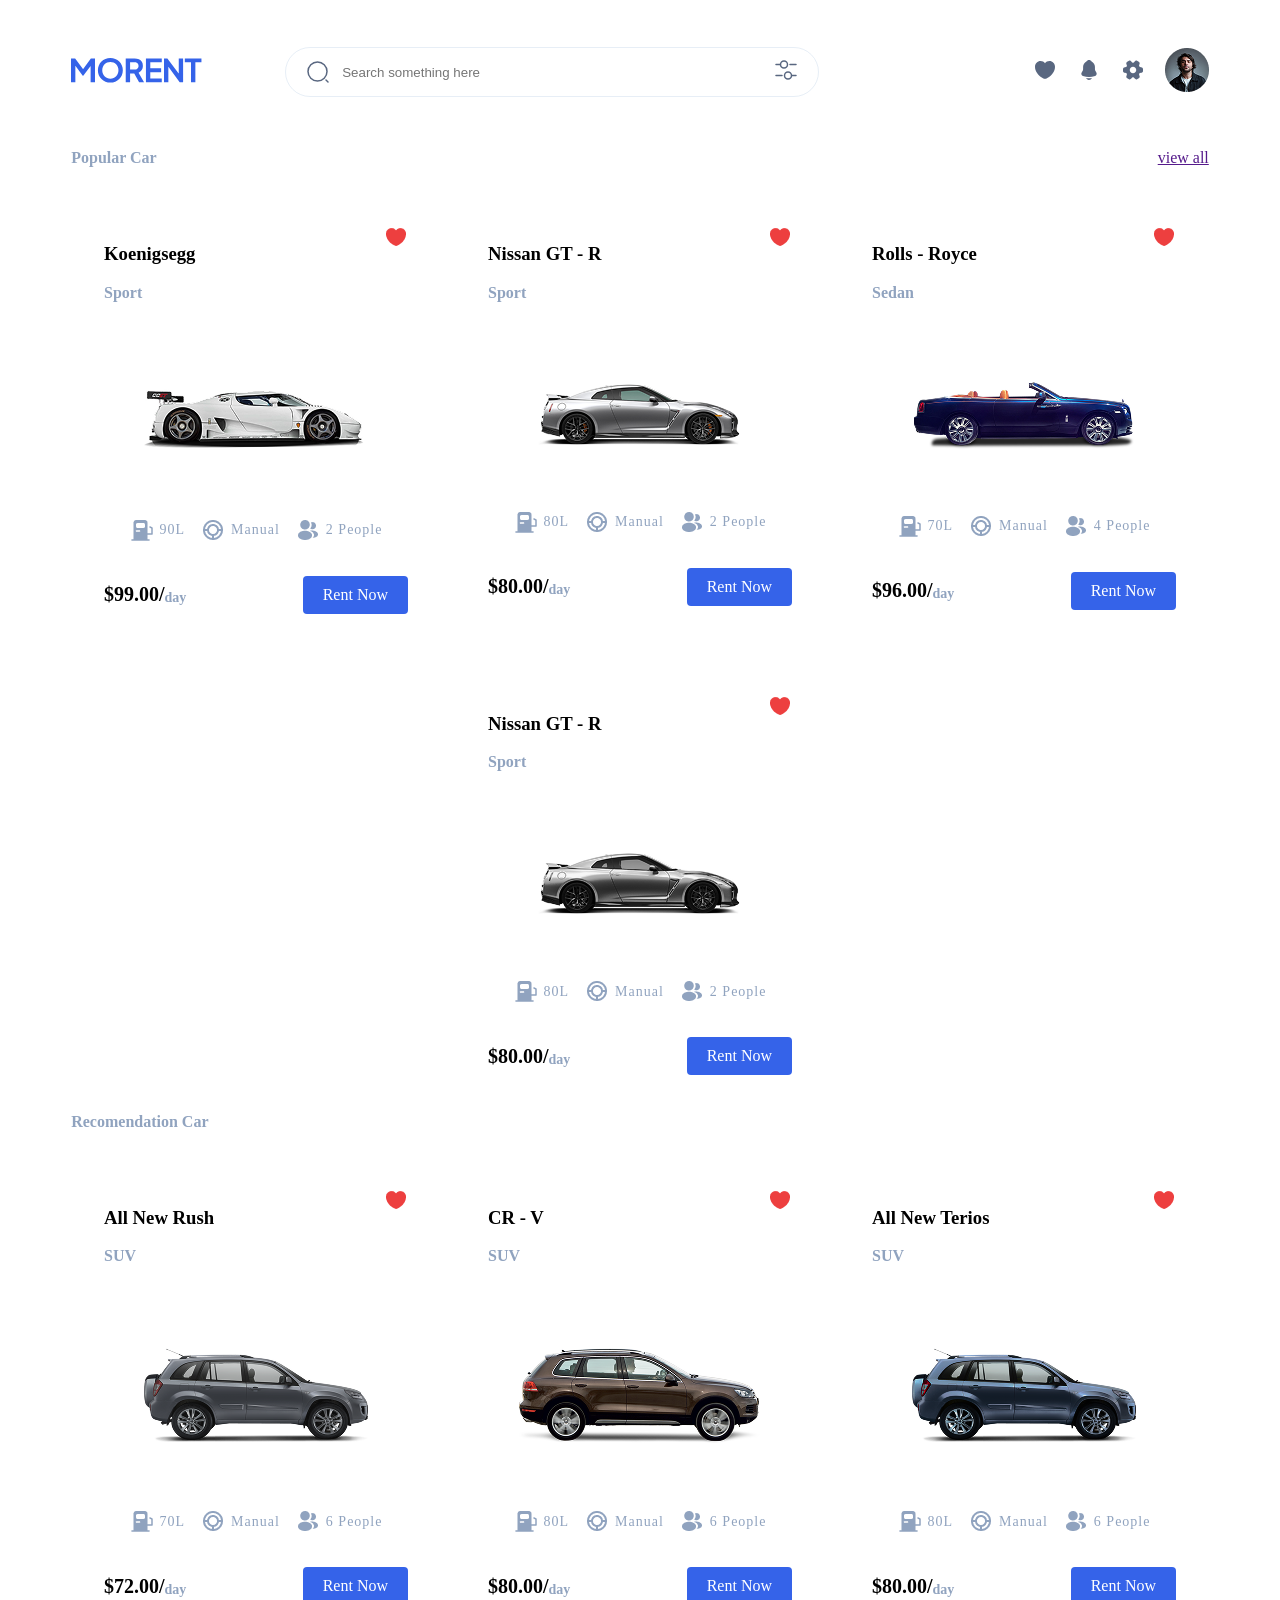
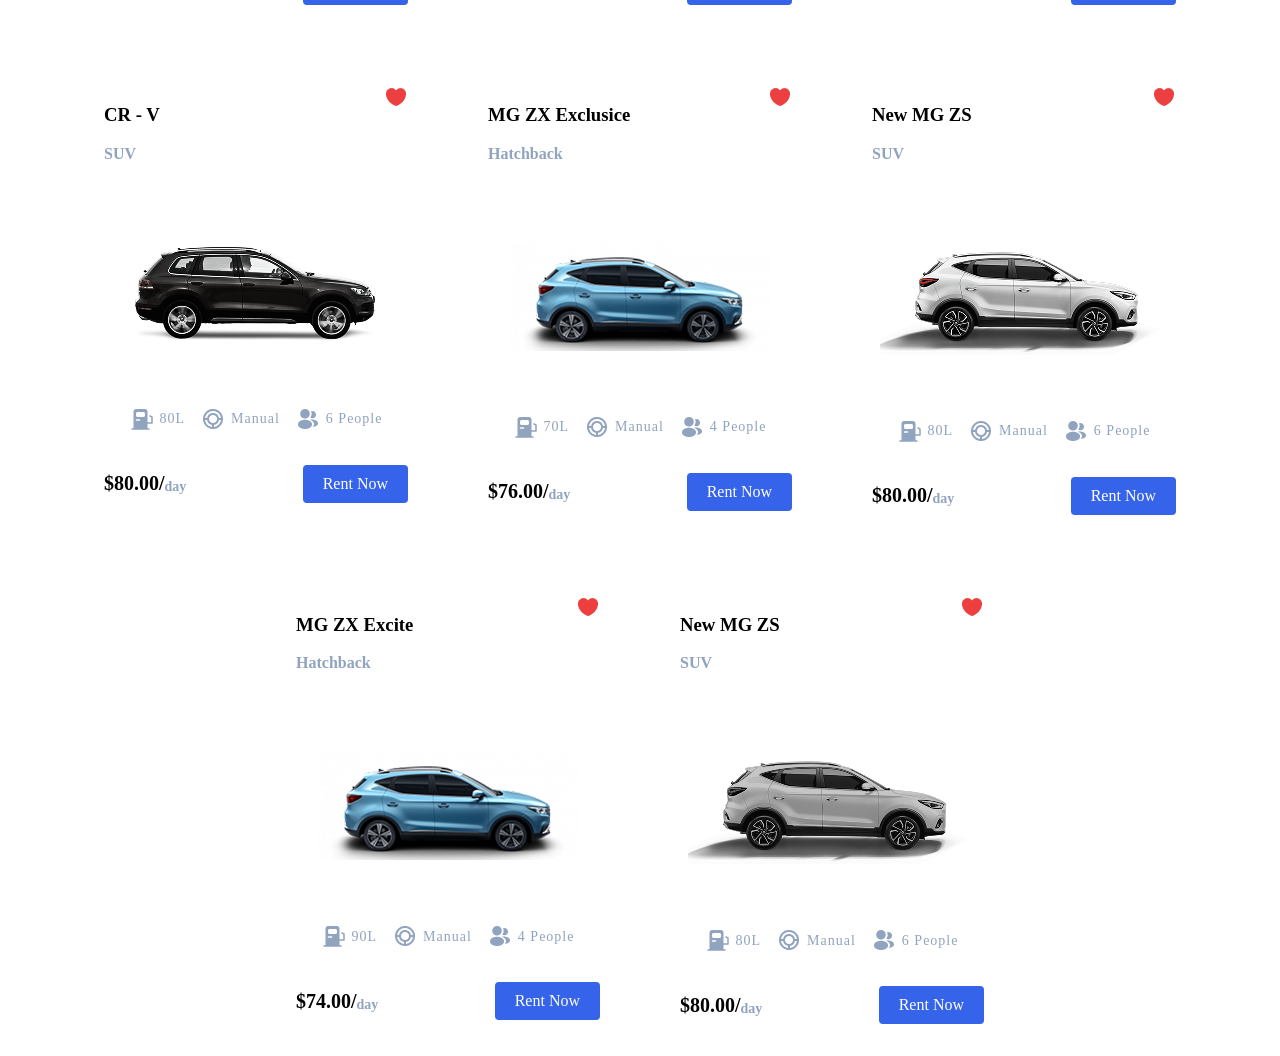
==== index.html @ 14e3ff5b "Refactor header structure and update CSS layout -Updated both index.html and filter.html with a cons" ====
<!DOCTYPE html>
<html lang="en">
<head>
    <meta charset="UTF-8">
    <meta name="viewport" content="width=device-width, initial-scale=1.0">
    <title>Document</title>
    <link rel="stylesheet" href="assets/css/reset.css">
    <link rel="stylesheet" href="assets/css/style.css">
</head>

<body>
    
    <div class="container">
        <header>
            <div class="logo-search-wrapper">
                <div class="logo">
                    <a href="index.html">
                    <img src="assets/images/icons/Logo.svg" alt="morent logo">
                    </a>
                </div>
                <div class="search">
                    <img src="assets/images/icons/search.svg" alt="search icon">
                    <input type="text" placeholder="Search something here">
                    <a href="filter.html">
                        <img src="assets/images/icons/filter.svg" alt="filter icon">
                    </a>
                </div>
    
            </div>
    
            <div class="cta-wrapper">
                <div class="cta">
                    <img src="assets/images/icons/heart.svg" alt="heart icon">
                </div>
                <div class="cta">
                    <img src="assets/images/icons/notification.svg" alt="notification icon">
                </div>
                <div class="cta">
                    <img src="assets/images/icons/setting2.svg" alt="settings icon">
                </div>
                <div class="cta">
                    <img src="assets/images/icons/user.png" alt="user icon">
                </div>
    
            </div>
        </header>


    </div>

    <!-- <section class="cover">
        <div class="wrapper-card flex align-center justify-center">
            <article class="car-card-light-blue">
                <div class="details-wrapper">
                    <h2>The Best Platform for Car Rental</h2>
                    <p>Ease of doing a car rental safely and reliably. Of course at a low price.</p>
                    <a href="#" class="btn">Rental Car</a>
                </div>
                <div class="image-wrapper">
                    <img src="assets/images/cars/car1.png" alt="car 1">
                </div>
            </article>
            <article class="car-card-dark-blue">
                <div class="details-wrapper">
                    <h2>Easy way to rent a car at a low price</h2>
                    <p>Providing cheap car rental services and safe and comfortable facilities.</p>
                    <a href="#" class="btn">Rental Car</a>
                </div>
                <div class="image-wrapper">
                    <img src="assets/images/cars/car2.png" alt="car 2">
                </div>
            </article>

        </div>

    </section> -->

    <main>
        <div class="container">
            <section>
                <div class="header">
                    <h2>Popular Car</h2>
                    <a href="">view all</a>
                </div>
                <div class="wrapper">
                    <article class="card">
                        <div class="header">
                            <div>
                                <h3>Koenigsegg</h3>
                                <p>Sport</p>
                            </div>
                            <img src="assets/images/icons/Like.png" alt="like icon">
                        </div>
                        <div class="image">
                            <img src="assets/images/cars/Koenigsegg.png" alt="koenigsegg image">
                        </div>
                        <div class="spesifications">
                            <div>
                                <img src="assets/images/icons/gas-station.png" alt="gas-station icon">
                                <span>90L</span>
                            </div>
                            <div>
                                <img src="assets/images/icons/transmission.png" alt="transmission">
                                <span>Manual</span>
                            </div>
                            <div>
                                <img src="assets/images/icons/capacity.png" alt="capacity">
                                <span>2 People</span>
                            </div>
    
                        </div>
    
                        <div class="footer">
                            <div class="price-wrapper">
                                <span>$99.00/</span>
                                <span>day</span>
                            </div>
                            <div class="rent-now">
                                <a href="#">Rent Now</a>
                            </div>
                        </div>
    
                    </article>
                    <article class="card">
                        <div class="header">
                            <div>
                                <h3>Nissan GT - R</h3>
                                <p>Sport</p>
                            </div>
                            <img src="assets/images/icons/Like.png" alt="like icon">
                        </div>
                        <div class="image">
                            <img src="assets/images/cars/nissan gt-r.png" alt="Nissan GT - R image">
                        </div>
                        <div class="spesifications">
                            <div>
                                <img src="assets/images/icons/gas-station.png" alt="gas-station icon">
                                <span>80L</span>
                            </div>
                            <div>
                                <img src="assets/images/icons/transmission.png" alt="transmission">
                                <span>Manual</span>
                            </div>
                            <div>
                                <img src="assets/images/icons/capacity.png" alt="capacity">
                                <span>2 People</span>
                            </div>
    
                        </div>
    
                        <div class="footer">
                            <div class="price-wrapper">
                                <span>$80.00/</span>
                                <span>day</span>
                            </div>
                            <div class="rent-now">
                                <a href="#">Rent Now</a>
                            </div>
                        </div>
    
                    </article>
                    <article class="card">
                        <div class="header">
                            <div>
                                <h3>Rolls - Royce</h3>
                                <p>Sedan</p>
                            </div>
                            <img src="assets/images/icons/Like.png" alt="like icon">
                        </div>
                        <div class="image">
                            <img src="assets/images/cars/rolls-royce.png" alt="Rolls - Royce image">
                        </div>
                        <div class="spesifications">
                            <div>
                                <img src="assets/images/icons/gas-station.png" alt="gas-station icon">
                                <span>70L</span>
                            </div>
                            <div>
                                <img src="assets/images/icons/transmission.png" alt="transmission">
                                <span>Manual</span>
                            </div>
                            <div>
                                <img src="assets/images/icons/capacity.png" alt="capacity">
                                <span>4 People</span>
                            </div>
    
                        </div>
    
                        <div class="footer">
                            <div class="price-wrapper">
                                <span>$96.00/</span>
                                <span>day</span>
                            </div>
                            <div class="rent-now">
                                <a href="#">Rent Now</a>
                            </div>
                        </div>
    
                    </article>
                    <article class="card">
                        <div class="header">
                            <div>
                                <h3>Nissan GT - R</h3>
                                <p>Sport</p>
                            </div>
                            <img src="assets/images/icons/Like.png" alt="like icon">
                        </div>
                        <div class="image">
                            <img src="assets/images/cars/nissan gt-r2.png" alt="Nissan GT - R image">
                        </div>
                        <div class="spesifications">
                            <div>
                                <img src="assets/images/icons/gas-station.png" alt="gas-station icon">
                                <span>80L</span>
                            </div>
                            <div>
                                <img src="assets/images/icons/transmission.png" alt="transmission">
                                <span>Manual</span>
                            </div>
                            <div>
                                <img src="assets/images/icons/capacity.png" alt="capacity">
                                <span>2 People</span>
                            </div>
    
                        </div>
    
                        <div class="footer">
                            <div class="price-wrapper">
                                <span>$80.00/ </span>
                                <span>day</span>
                            </div>
                            <div class="rent-now">
                                <a href="#">Rent Now</a>
                            </div>
                        </div>
    
                    </article>
    
    
                </div>
            </section>


        </div>

        <div class="container">
            <section>
                <div class="header">
                    <h2>Recomendation Car</h2>
                </div>
                <div class="wrapper">
                    <article class="card">
                        <div class="header">
                            <div>
                                <h3>All New Rush</h3>
                                <p>SUV</p>
                            </div>
                            <img src="assets/images/icons/Like.png" alt="like icon">
                        </div>
                        <div class="image">
                            <img src="assets/images/cars/all-new-rush.png" alt="All New Rush image">
                        </div>
                        <div class="spesifications">
                            <div>
                                <img src="assets/images/icons/gas-station.png" alt="gas-station icon">
                                <span>70L</span>
                            </div>
                            <div>
                                <img src="assets/images/icons/transmission.png" alt="transmission">
                                <span>Manual</span>
                            </div>
                            <div>
                                <img src="assets/images/icons/capacity.png" alt="capacity">
                                <span>6 People</span>
                            </div>
    
                        </div>
    
                        <div class="footer">
                            <div class="price-wrapper">
                                <span>$72.00/</span>
                                <span>day</span>
                            </div>
                            <div class="rent-now">
                                <a href="#">Rent Now</a>
                            </div>
                        </div>
    
                    </article>
                    <article class="card">
                        <div class="header">
                            <div>
                                <h3>CR  - V</h3>
                                <p>SUV</p>
                            </div>
                            <img src="assets/images/icons/Like.png" alt="like icon">
                        </div>
                        <div class="image">
                            <img src="assets/images/cars/cr-v.png" alt="CR  - V image">
                        </div>
                        <div class="spesifications">
                            <div>
                                <img src="assets/images/icons/gas-station.png" alt="gas-station icon">
                                <span>80L</span>
                            </div>
                            <div>
                                <img src="assets/images/icons/transmission.png" alt="transmission">
                                <span>Manual</span>
                            </div>
                            <div>
                                <img src="assets/images/icons/capacity.png" alt="capacity">
                                <span>6 People</span>
                            </div>
    
                        </div>
    
                        <div class="footer">
                            <div class="price-wrapper">
                                <span>$80.00/</span>
                                <span>day</span>
                            </div>
                            <div class="rent-now">
                                <a href="#">Rent Now</a>
                            </div>
                        </div>
    
                    </article>
                    <article class="card">
                        <div class="header">
                            <div>
                                <h3>All New Terios</h3>
                                <p>SUV</p>
                            </div>
                            <img src="assets/images/icons/Like.png" alt="like icon">
                        </div>
                        <div class="image">
                            <img src="assets/images/cars/all-new-terios.png" alt="All New Terios image">
                        </div>
                        <div class="spesifications">
                            <div>
                                <img src="assets/images/icons/gas-station.png" alt="gas-station icon">
                                <span>80L</span>
                            </div>
                            <div>
                                <img src="assets/images/icons/transmission.png" alt="transmission">
                                <span>Manual</span>
                            </div>
                            <div>
                                <img src="assets/images/icons/capacity.png" alt="capacity">
                                <span>6 People</span>
                            </div>
    
                        </div>
    
                        <div class="footer">
                            <div class="price-wrapper">
                                <span>$80.00/</span>
                                <span>day</span>
                            </div>
                            <div class="rent-now">
                                <a href="#">Rent Now</a>
                            </div>
                        </div>
    
                    </article>
                    <article class="card">
                        <div class="header">
                            <div>
                                <h3>CR  - V</h3>
                                <p>SUV</p>
                            </div>
                            <img src="assets/images/icons/Like.png" alt="like icon">
                        </div>
                        <div class="image">
                            <img src="assets/images/cars/cr-v2.png" alt="CR  - V image">
                        </div>
                        <div class="spesifications">
                            <div>
                                <img src="assets/images/icons/gas-station.png" alt="gas-station icon">
                                <span>80L</span>
                            </div>
                            <div>
                                <img src="assets/images/icons/transmission.png" alt="transmission">
                                <span>Manual</span>
                            </div>
                            <div>
                                <img src="assets/images/icons/capacity.png" alt="capacity">
                                <span>6 People</span>
                            </div>
    
                        </div>
    
                        <div class="footer">
                            <div class="price-wrapper">
                                <span>$80.00/</span>
                                <span>day</span>
                            </div>
                            <div class="rent-now">
                                <a href="#">Rent Now</a>
                            </div>
                        </div>
    
                    </article>
                    <article class="card">
                        <div class="header">
                            <div>
                                <h3>MG ZX Exclusice</h3>
                                <p>Hatchback</p>
                            </div>
                            <img src="assets/images/icons/Like.png" alt="like icon">
                        </div>
                        <div class="image">
                            <img src="assets/images/cars/mg-zx-exclusice.png" alt="MG ZX Exclusice image">
                        </div>
                        <div class="spesifications">
                            <div>
                                <img src="assets/images/icons/gas-station.png" alt="gas-station icon">
                                <span>70L</span>
                            </div>
                            <div>
                                <img src="assets/images/icons/transmission.png" alt="transmission">
                                <span>Manual</span>
                            </div>
                            <div>
                                <img src="assets/images/icons/capacity.png" alt="capacity">
                                <span>4 People</span>
                            </div>
    
                        </div>
    
                        <div class="footer">
                            <div class="price-wrapper">
                                <span>$76.00/</span>
                                <span>day</span>
                            </div>
                            <div class="rent-now">
                                <a href="#">Rent Now</a>
                            </div>
                        </div>
    
                    </article>
                    <article class="card">
                        <div class="header">
                            <div>
                                <h3>New MG ZS</h3>
                                <p>SUV</p>
                            </div>
                            <img src="assets/images/icons/Like.png" alt="like icon">
                        </div>
                        <div class="image">
                            <img src="assets/images/cars/new-mg-zs.png" alt="New MG ZS image">
                        </div>
                        <div class="spesifications">
                            <div>
                                <img src="assets/images/icons/gas-station.png" alt="gas-station icon">
                                <span>80L</span>
                            </div>
                            <div>
                                <img src="assets/images/icons/transmission.png" alt="transmission">
                                <span>Manual</span>
                            </div>
                            <div>
                                <img src="assets/images/icons/capacity.png" alt="capacity">
                                <span>6 People</span>
                            </div>
    
                        </div>
    
                        <div class="footer">
                            <div class="price-wrapper">
                                <span>$80.00/</span>
                                <span>day</span>
                            </div>
                            <div class="rent-now">
                                <a href="#">Rent Now</a>
                            </div>
                        </div>
    
                    </article>
                    <article class="card">
                        <div class="header">
                            <div>
                                <h3>MG ZX Excite</h3>
                                <p>Hatchback</p>
                            </div>
                            <img src="assets/images/icons/Like.png" alt="like icon">
                        </div>
                        <div class="image">
                            <img src="assets/images/cars/mg-zx-excite.png" alt="MG ZX Excite image">
                        </div>
                        <div class="spesifications">
                            <div>
                                <img src="assets/images/icons/gas-station.png" alt="gas-station icon">
                                <span>90L</span>
                            </div>
                            <div>
                                <img src="assets/images/icons/transmission.png" alt="transmission">
                                <span>Manual</span>
                            </div>
                            <div>
                                <img src="assets/images/icons/capacity.png" alt="capacity">
                                <span>4 People</span>
                            </div>
    
                        </div>
    
                        <div class="footer">
                            <div class="price-wrapper">
                                <span>$74.00/</span>
                                <span>day</span>
                            </div>
                            <div class="rent-now">
                                <a href="#">Rent Now</a>
                            </div>
                        </div>
    
                    </article>
                    <article class="card">
                        <div class="header">
                            <div>
                                <h3>New MG ZS</h3>
                                <p>SUV</p>
                            </div>
                            <img src="assets/images/icons/Like.png" alt="like icon">
                        </div>
                        <div class="image">
                            <img src="assets/images/cars/new-mg-zs2.png" alt="New MG ZS image">
                        </div>
                        <div class="spesifications">
                            <div>
                                <img src="assets/images/icons/gas-station.png" alt="gas-station icon">
                                <span>80L</span>
                            </div>
                            <div>
                                <img src="assets/images/icons/transmission.png" alt="transmission">
                                <span>Manual</span>
                            </div>
                            <div>
                                <img src="assets/images/icons/capacity.png" alt="capacity">
                                <span>6 People</span>
                            </div>
    
                        </div>
    
                        <div class="footer">
                            <div class="price-wrapper">
                                <span>$80.00/</span>
                                <span>day</span>
                            </div>
                            <div class="rent-now">
                                <a href="#">Rent Now</a>
                            </div>
                        </div>
    
                    </article>
                </div>
            </section>


        </div>




    </main>



</body>
</html>
---- assets/css/style.css ----
:root {
    --primary-color: #3563E9;
    --secondary-color: #90A3BF;
    --white-color: #fff;
    --blach-color: #000;
}

body {}

.container {
    max-width: 1312px;
    margin-inline: auto;
    width: 90%;
}

header {
    display: flex;
    justify-content: space-between;
    align-items: center;
    padding-block: 40px;

    .logo-search-wrapper {
        display: flex;
        gap: 84px;
        align-items: center;
    }
    .search {
        display: flex;
        align-items: center;
        gap: 10px;
        padding: 10px 20px;
        width: 492px;
        outline: 1px solid #C3D4E966;
        border-radius: 70px;
        img {
            cursor: pointer;
        }
        input {
            border: none;
            flex-grow: 1;
            &:focus {
                outline: none;
            }
        }
    }
    .cta-wrapper {
        display: flex;
        gap: 20px;
        align-items: center;
    }
}


/* .flex {
    display: flex;
}
.align-center {
    align-items: center;
}
.justify-center {
    justify-content: center;
}
.cover {
    padding: 32px 0 0;
    width: 100%;
    max-width: 100%;
    .wrapper-card {
        margin-bottom: 32px;
        gap: 32px;

    }
}
.car-card-light-blue, .car-card-dark-blue {
    background-color: #54A6FF;
    position: relative;
    width: 100%;
    height: 360px;
    border-radius: 10px;
    padding: 24px;
    overflow: hidden;
    display: flex;
    flex-direction: column;
    justify-content: space-between;
    .details-wrapper {
        max-width: 284px;
    }
    h2 {
        color: var(--white-color);
        width: 272px;
        height: 96px;
        font-size: 32px;
        font-weight: 600;
        line-height: 150%;
        letter-spacing: -3%;
        margin-bottom: 16px;
    }
    p {
        color: var(--white-color);
        width: 284px;
        height: 48px;
        font-size: 16px;
        font-weight: 500;
        line-height: 150%;
        letter-spacing: -2%;
        margin-bottom: 20px;
    }
    .image-wrapper {
        position: absolute;
        top: 234px;
        left: 137px;
    }
    img {
        width: 406px;
        height: 116px;
        object-fit: contain;
    }
    .btn {
        width: 120px;
        height: 44px;
        border-radius: 4px;
        border: none;
        font-size: 16px;
        color: var(--white-color);
        display: flex;
        align-items: center;
        justify-content: center;
        text-decoration: none;
        background-color: var(--primary-color);
        gap: 8px;
        cursor: pointer;
        transition: var(--primary-color) 0.2s ease;
        &:hover {
            opacity: 0.9;
        }
    }
}
.car-card-dark-blue {
    background-color: var(--primary-color);
    .btn {
        background-color: #54A6FF;
        gap: 8px;
    }
} */

section {
    &:not(:last-of-type){
        margin-bottom: 2rem;
    }
    &>.header {
        display: flex;
        justify-content: space-between;
        align-items: center;
        margin-bottom: 20px;
    }
    h2 {
        color: var(--secondary-color);
        text-transform: capitalize;
        font-size: 1rem;
    }
    .wrapper {
        display: flex;
        flex-wrap: wrap;
        justify-content: center;
        gap: 2rem;

        .card {
           width: 304px;
           padding: 24px;
           border-radius: 10px;
           background-color: var(--white-color);

           .header {
               display: flex;
               justify-content: space-between;
               align-items: flex-start;
               p {
                color: var(--secondary-color);
                font-weight: bold;
               }
           }
           .image {
                display: flex;
                justify-content: center;
                padding-block: 64px;
           }
           .spesifications {
                display: flex;
                justify-content: center;
                gap: 1rem;

                &>div {
                    display: flex;
                    gap: 6px;
                    align-items: center;

                    span {
                        color: var(--secondary-color);
                        font-size: 14px;
                        font-weight: 500;
                        letter-spacing: 1px;
                        line-height: 150%;
                    }
                }
           }  
           
           .footer {
                display: flex;
                justify-content: space-between;
                align-items: center;
                margin-top: 34px;

                .price-wrapper {
                    display: flex;

                    span {
                        display: block;
                        font-size: 20px;
                        font-weight: bold;
                        &:last-child {
                            color: var(--secondary-color);
                            font-size: 14px;
                            align-self: flex-end;
                        }
                    }
                }

                .rent-now {
                    a{
                        display: block;
                        padding: 10px 20px;
                        background-color: var(--primary-color);
                        color: var(--white-color);
                        border-radius: 4px;
                        text-decoration: none;
                    }                
                }            
            }                    
        }           
    }        
}              
     
    
aside {
    padding: 2rem;
    form {
        .filters {
            &:not(:last-child){
                margin-bottom: 56px;
            }
            h3 {
                margin-bottom: 28px;
            }
            .wrapper {
                &>div {
                    display: flex;
                    gap: .5rem;
                    align-items: center;

                    &:not(:last-child){
                        margin-bottom: 2rem;
                    }

                    input {}

                    label {}

                    span {}
                }
            }
        }
    }
}
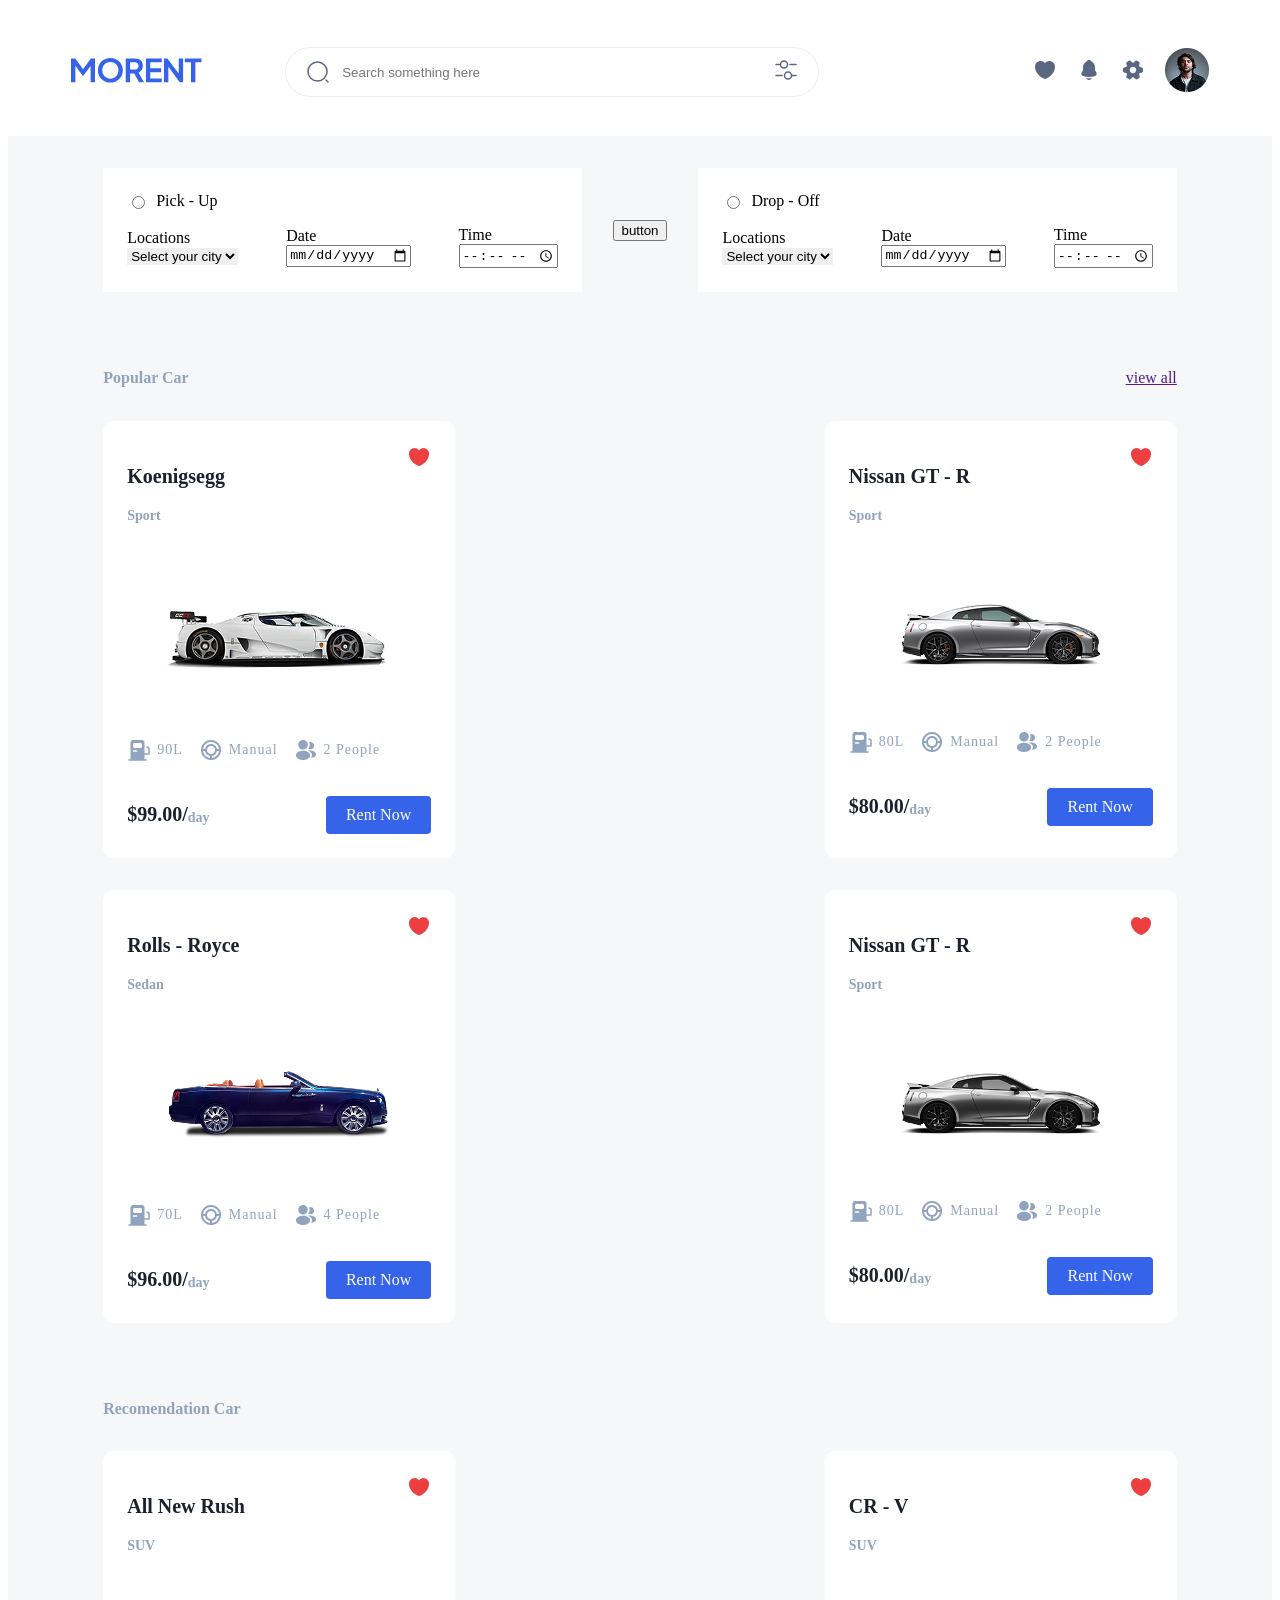
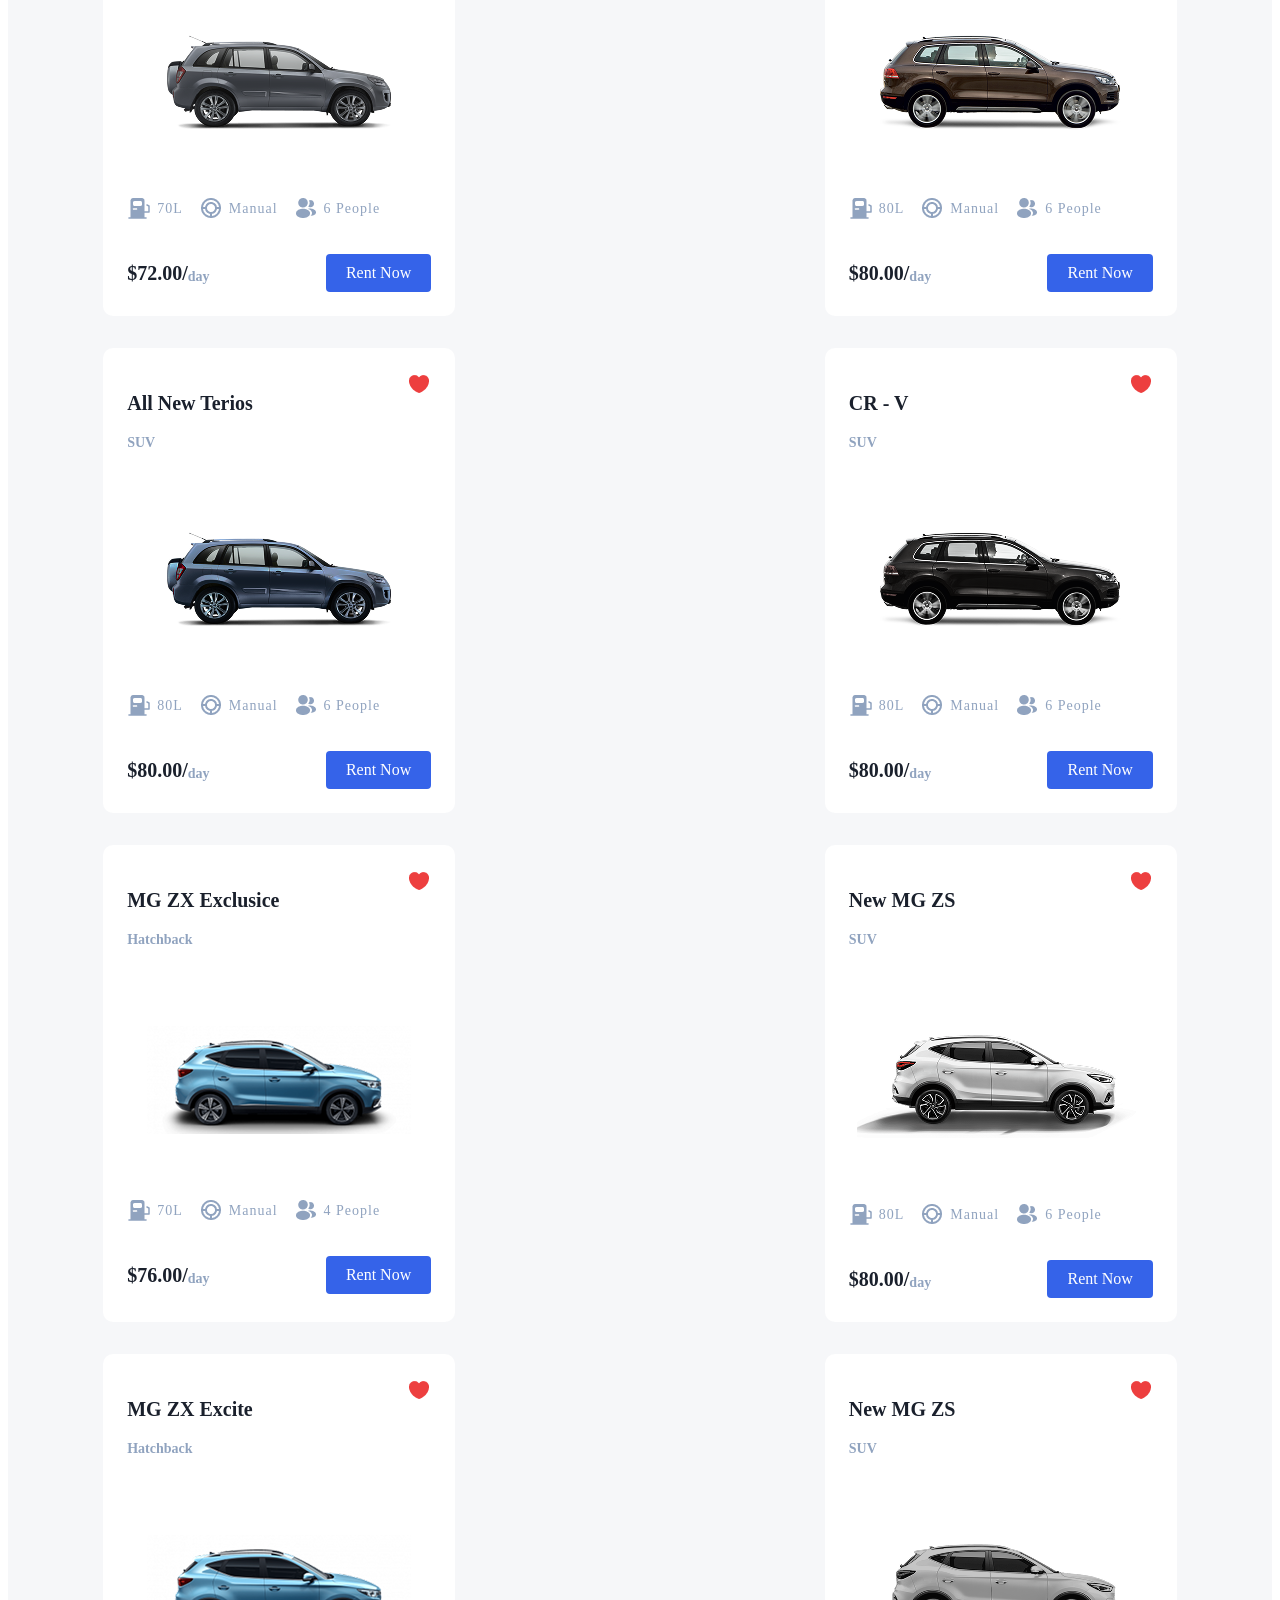
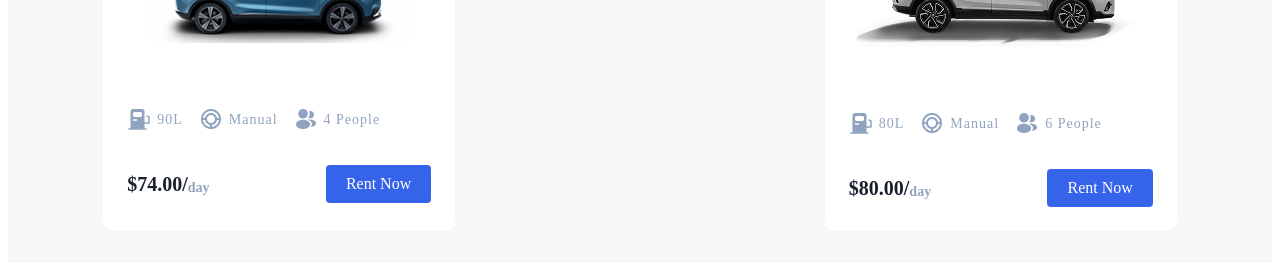
==== commit 567a64fc: "add car pickup-dropoff form and apply responsive CSS styling - Created the structural HTML layout fo" ====
--- a/index.html
+++ b/index.html
@@ -1,5 +1,6 @@
 <!DOCTYPE html>
 <html lang="en">
+
 <head>
     <meta charset="UTF-8">
     <meta name="viewport" content="width=device-width, initial-scale=1.0">
@@ -9,13 +10,13 @@
 </head>
 
 <body>
-    
+
     <div class="container">
         <header>
             <div class="logo-search-wrapper">
                 <div class="logo">
                     <a href="index.html">
-                    <img src="assets/images/icons/Logo.svg" alt="morent logo">
+                        <img src="assets/images/icons/Logo.svg" alt="morent logo">
                     </a>
                 </div>
                 <div class="search">
@@ -25,9 +26,9 @@
                         <img src="assets/images/icons/filter.svg" alt="filter icon">
                     </a>
                 </div>
-    
+
             </div>
-    
+
             <div class="cta-wrapper">
                 <div class="cta">
                     <img src="assets/images/icons/heart.svg" alt="heart icon">
@@ -41,7 +42,7 @@
                 <div class="cta">
                     <img src="assets/images/icons/user.png" alt="user icon">
                 </div>
-    
+
             </div>
         </header>
 
@@ -77,6 +78,71 @@
 
     <main>
         <div class="container">
+            <section class="pickup-dropoff-filter">
+                <form>
+                    <div class="filters-wrapper pickup">
+                        <div class="header">
+                            <input id="pickup" type="radio">
+                            <label for="pickup">pick - up</label>
+
+                        </div>
+                        <div class="body">
+                            <div class="location filter">
+                                <label for="cars">locations</label>
+                                <select name="cars" id="cars">
+                                    <option value="">Select your city</option>
+                                    <option value="volvo">Tbilisi</option>
+                                    <option value="saab">Batumi</option>
+                                    <option value="opel">Qutaisi</option>
+                                    <option value="audi">Poti</option>
+                                </select>
+                            </div>
+                            <div class="date filter">
+                                <label for="date">date</label>
+                                <input id="date" type="date">
+                                <!-- <input id="date" type="date" placeholder="Select your date" onfocus="(this.type='date')" onblur="if(!this.value)this.type='text'"> -->
+                            </div>
+                            <div class="time filter">
+                                <label for="time">time</label>
+                                <input id="time" type="time">
+                            </div>
+                        </div>
+                    </div>
+                    <button>button</button>
+                    <div class="filters-wrapper dropoff">
+                        <div class="header">
+                            <input id="dropoff" type="radio">
+                            <label for="dropoff">drop - off</label>
+
+                        </div>
+                        <div class="body">
+                            <div class="location filter">
+                                <label for="cars">locations</label>
+                                <select name="cars" id="cars">
+                                    <option value="">Select your city</option>
+                                    <option value="volvo">Tbilisi</option>
+                                    <option value="saab">Batumi</option>
+                                    <option value="opel">Qutaisi</option>
+                                    <option value="audi">Poti</option>
+                                </select>
+                            </div>
+                            <div class="date filter">
+                                <label for="date">date</label>
+                                <input id="date" type="date">
+                            </div>
+                            <div class="time filter">
+                                <label for="time">time</label>
+                                <input id="time" type="time">
+                            </div>
+                        </div>
+                    </div>
+
+                </form>
+            </section>
+
+        </div>
+
+        <div class="container">
             <section>
                 <div class="header">
                     <h2>Popular Car</h2>
@@ -107,9 +173,9 @@
                                 <img src="assets/images/icons/capacity.png" alt="capacity">
                                 <span>2 People</span>
                             </div>
-    
-                        </div>
-    
+
+                        </div>
+
                         <div class="footer">
                             <div class="price-wrapper">
                                 <span>$99.00/</span>
@@ -119,7 +185,7 @@
                                 <a href="#">Rent Now</a>
                             </div>
                         </div>
-    
+
                     </article>
                     <article class="card">
                         <div class="header">
@@ -145,9 +211,9 @@
                                 <img src="assets/images/icons/capacity.png" alt="capacity">
                                 <span>2 People</span>
                             </div>
-    
-                        </div>
-    
+
+                        </div>
+
                         <div class="footer">
                             <div class="price-wrapper">
                                 <span>$80.00/</span>
@@ -157,7 +223,7 @@
                                 <a href="#">Rent Now</a>
                             </div>
                         </div>
-    
+
                     </article>
                     <article class="card">
                         <div class="header">
@@ -183,9 +249,9 @@
                                 <img src="assets/images/icons/capacity.png" alt="capacity">
                                 <span>4 People</span>
                             </div>
-    
-                        </div>
-    
+
+                        </div>
+
                         <div class="footer">
                             <div class="price-wrapper">
                                 <span>$96.00/</span>
@@ -195,7 +261,7 @@
                                 <a href="#">Rent Now</a>
                             </div>
                         </div>
-    
+
                     </article>
                     <article class="card">
                         <div class="header">
@@ -221,9 +287,9 @@
                                 <img src="assets/images/icons/capacity.png" alt="capacity">
                                 <span>2 People</span>
                             </div>
-    
-                        </div>
-    
+
+                        </div>
+
                         <div class="footer">
                             <div class="price-wrapper">
                                 <span>$80.00/ </span>
@@ -233,10 +299,10 @@
                                 <a href="#">Rent Now</a>
                             </div>
                         </div>
-    
-                    </article>
-    
-    
+
+                    </article>
+
+
                 </div>
             </section>
 
@@ -273,9 +339,9 @@
                                 <img src="assets/images/icons/capacity.png" alt="capacity">
                                 <span>6 People</span>
                             </div>
-    
-                        </div>
-    
+
+                        </div>
+
                         <div class="footer">
                             <div class="price-wrapper">
                                 <span>$72.00/</span>
@@ -285,12 +351,12 @@
                                 <a href="#">Rent Now</a>
                             </div>
                         </div>
-    
-                    </article>
-                    <article class="card">
-                        <div class="header">
-                            <div>
-                                <h3>CR  - V</h3>
+
+                    </article>
+                    <article class="card">
+                        <div class="header">
+                            <div>
+                                <h3>CR - V</h3>
                                 <p>SUV</p>
                             </div>
                             <img src="assets/images/icons/Like.png" alt="like icon">
@@ -311,9 +377,9 @@
                                 <img src="assets/images/icons/capacity.png" alt="capacity">
                                 <span>6 People</span>
                             </div>
-    
-                        </div>
-    
+
+                        </div>
+
                         <div class="footer">
                             <div class="price-wrapper">
                                 <span>$80.00/</span>
@@ -323,7 +389,7 @@
                                 <a href="#">Rent Now</a>
                             </div>
                         </div>
-    
+
                     </article>
                     <article class="card">
                         <div class="header">
@@ -349,9 +415,9 @@
                                 <img src="assets/images/icons/capacity.png" alt="capacity">
                                 <span>6 People</span>
                             </div>
-    
-                        </div>
-    
+
+                        </div>
+
                         <div class="footer">
                             <div class="price-wrapper">
                                 <span>$80.00/</span>
@@ -361,12 +427,12 @@
                                 <a href="#">Rent Now</a>
                             </div>
                         </div>
-    
-                    </article>
-                    <article class="card">
-                        <div class="header">
-                            <div>
-                                <h3>CR  - V</h3>
+
+                    </article>
+                    <article class="card">
+                        <div class="header">
+                            <div>
+                                <h3>CR - V</h3>
                                 <p>SUV</p>
                             </div>
                             <img src="assets/images/icons/Like.png" alt="like icon">
@@ -387,9 +453,9 @@
                                 <img src="assets/images/icons/capacity.png" alt="capacity">
                                 <span>6 People</span>
                             </div>
-    
-                        </div>
-    
+
+                        </div>
+
                         <div class="footer">
                             <div class="price-wrapper">
                                 <span>$80.00/</span>
@@ -399,7 +465,7 @@
                                 <a href="#">Rent Now</a>
                             </div>
                         </div>
-    
+
                     </article>
                     <article class="card">
                         <div class="header">
@@ -425,9 +491,9 @@
                                 <img src="assets/images/icons/capacity.png" alt="capacity">
                                 <span>4 People</span>
                             </div>
-    
-                        </div>
-    
+
+                        </div>
+
                         <div class="footer">
                             <div class="price-wrapper">
                                 <span>$76.00/</span>
@@ -437,7 +503,7 @@
                                 <a href="#">Rent Now</a>
                             </div>
                         </div>
-    
+
                     </article>
                     <article class="card">
                         <div class="header">
@@ -463,9 +529,9 @@
                                 <img src="assets/images/icons/capacity.png" alt="capacity">
                                 <span>6 People</span>
                             </div>
-    
-                        </div>
-    
+
+                        </div>
+
                         <div class="footer">
                             <div class="price-wrapper">
                                 <span>$80.00/</span>
@@ -475,7 +541,7 @@
                                 <a href="#">Rent Now</a>
                             </div>
                         </div>
-    
+
                     </article>
                     <article class="card">
                         <div class="header">
@@ -501,9 +567,9 @@
                                 <img src="assets/images/icons/capacity.png" alt="capacity">
                                 <span>4 People</span>
                             </div>
-    
-                        </div>
-    
+
+                        </div>
+
                         <div class="footer">
                             <div class="price-wrapper">
                                 <span>$74.00/</span>
@@ -513,7 +579,7 @@
                                 <a href="#">Rent Now</a>
                             </div>
                         </div>
-    
+
                     </article>
                     <article class="card">
                         <div class="header">
@@ -539,9 +605,9 @@
                                 <img src="assets/images/icons/capacity.png" alt="capacity">
                                 <span>6 People</span>
                             </div>
-    
-                        </div>
-    
+
+                        </div>
+
                         <div class="footer">
                             <div class="price-wrapper">
                                 <span>$80.00/</span>
@@ -551,7 +617,7 @@
                                 <a href="#">Rent Now</a>
                             </div>
                         </div>
-    
+
                     </article>
                 </div>
             </section>
@@ -567,4 +633,5 @@
 
 
 </body>
+
 </html>
--- a/assets/css/style.css
+++ b/assets/css/style.css
@@ -1,4 +1,3 @@
-
 :root {
     --primary-color: #3563E9;
     --secondary-color: #90A3BF;
@@ -14,6 +13,10 @@
     width: 90%;
 }
 
+.flex {
+    display: flex;
+}
+
 header {
     display: flex;
     justify-content: space-between;
@@ -25,6 +28,7 @@
         gap: 84px;
         align-items: center;
     }
+
     .search {
         display: flex;
         align-items: center;
@@ -33,17 +37,21 @@
         width: 492px;
         outline: 1px solid #C3D4E966;
         border-radius: 70px;
+
         img {
             cursor: pointer;
         }
+
         input {
             border: none;
             flex-grow: 1;
+
             &:focus {
                 outline: none;
             }
         }
     }
+
     .cta-wrapper {
         display: flex;
         gap: 20px;
@@ -51,6 +59,55 @@
     }
 }
 
+main {
+    background-color: rgb(246, 247, 249);
+}
+
+section.pickup-dropoff-filter {
+    form {
+        display: flex;
+        justify-content: space-between;
+        align-items: center;
+
+        .filters-wrapper {
+            background-color: var(--white-color);
+            padding: 24px;
+
+            .header {
+                margin-bottom: 1rem;
+                display: flex;
+                align-items: center;
+                gap: 8px;
+
+                &>label {
+                    text-transform: capitalize;
+                }
+
+            }
+
+            .body {
+                display: flex;
+                align-items: center;
+                justify-content: space-between;
+                gap: 48px;
+
+                .filter {
+                    &>label {
+                        display: block;
+                        text-transform: capitalize;
+                    }
+
+                    select {
+                        border: none;
+                    }
+
+
+                }
+            }
+        }
+    }
+
+}
 
 /* .flex {
     display: flex;
@@ -144,49 +201,65 @@
 } */
 
 section {
-    &:not(:last-of-type){
+    padding: 2rem;
+
+    &:not(:last-of-type) {
         margin-bottom: 2rem;
     }
+
     &>.header {
         display: flex;
         justify-content: space-between;
         align-items: center;
         margin-bottom: 20px;
-    }
-    h2 {
-        color: var(--secondary-color);
-        text-transform: capitalize;
-        font-size: 1rem;
-    }
+
+        h2 {
+            color: var(--secondary-color);
+            text-transform: capitalize;
+            font-size: 1rem;
+        }
+    }
+
     .wrapper {
         display: flex;
         flex-wrap: wrap;
-        justify-content: center;
+        justify-content: space-between;
         gap: 2rem;
 
         .card {
-           width: 304px;
-           padding: 24px;
-           border-radius: 10px;
-           background-color: var(--white-color);
-
-           .header {
-               display: flex;
-               justify-content: space-between;
-               align-items: flex-start;
-               p {
-                color: var(--secondary-color);
-                font-weight: bold;
-               }
-           }
-           .image {
+            width: 304px;
+            padding: 24px;
+            border-radius: 10px;
+            background-color: var(--white-color);
+
+            .header {
+                display: flex;
+                justify-content: space-between;
+                align-items: flex-start;
+
+                div {
+                    h3 {
+                        color: #1A202C;
+                        font-size: 20px;
+                    }
+
+                    p {
+                        color: var(--secondary-color);
+                        font-weight: bold;
+                        font-size: 14px;
+                    }
+                }
+
+            }
+
+            .image {
                 display: flex;
                 justify-content: center;
                 padding-block: 64px;
-           }
-           .spesifications {
-                display: flex;
-                justify-content: center;
+            }
+
+            .spesifications {
+                display: flex;
                 gap: 1rem;
 
                 &>div {
@@ -202,9 +275,9 @@
                         line-height: 150%;
                     }
                 }
-           }  
-           
-           .footer {
+            }
+
+            .footer {
                 display: flex;
                 justify-content: space-between;
                 align-items: center;
@@ -217,6 +290,8 @@
                         display: block;
                         font-size: 20px;
                         font-weight: bold;
+                        color: #1A202C;
+
                         &:last-child {
                             color: var(--secondary-color);
                             font-size: 14px;
@@ -226,50 +301,87 @@
                 }
 
                 .rent-now {
-                    a{
+                    a {
                         display: block;
                         padding: 10px 20px;
                         background-color: var(--primary-color);
                         color: var(--white-color);
                         border-radius: 4px;
                         text-decoration: none;
-                    }                
-                }            
-            }                    
-        }           
-    }        
-}              
-     
-    
+                    }
+                }
+            }
+        }
+    }
+
+    footer {
+        display: flex;
+        align-items: center;
+        justify-content: center;
+
+        button {
+            display: block;
+            padding: 10px 20px;
+            background-color: var(--primary-color);
+            color: var(--white-color);
+            border-radius: 4px;
+            text-decoration: none;
+            margin-left: auto;
+        }
+
+        .counter-wrapper {
+            color: var(--secondary-color);
+            font-size: 14px;
+            margin-left: auto;
+
+        }
+    }
+}
+
+
 aside {
     padding: 2rem;
+    background-color: var(--white-color);
+
     form {
         .filters {
-            &:not(:last-child){
+            &:not(:last-child) {
                 margin-bottom: 56px;
             }
+
             h3 {
                 margin-bottom: 28px;
-            }
+                color: var(--secondary-color);
+                text-transform: uppercase;
+            }
+
             .wrapper {
                 &>div {
                     display: flex;
                     gap: .5rem;
                     align-items: center;
 
-                    &:not(:last-child){
+                    &:not(:last-child) {
                         margin-bottom: 2rem;
                     }
 
                     input {}
 
-                    label {}
+                    label {
+                        color: #596780;
+                        font-size: 20px;
+                    }
 
                     span {}
                 }
             }
-        }
-    }
-}
-
-
+
+        }
+
+        .price {
+            input {
+                width: 296px;
+            }
+        }
+    }
+}
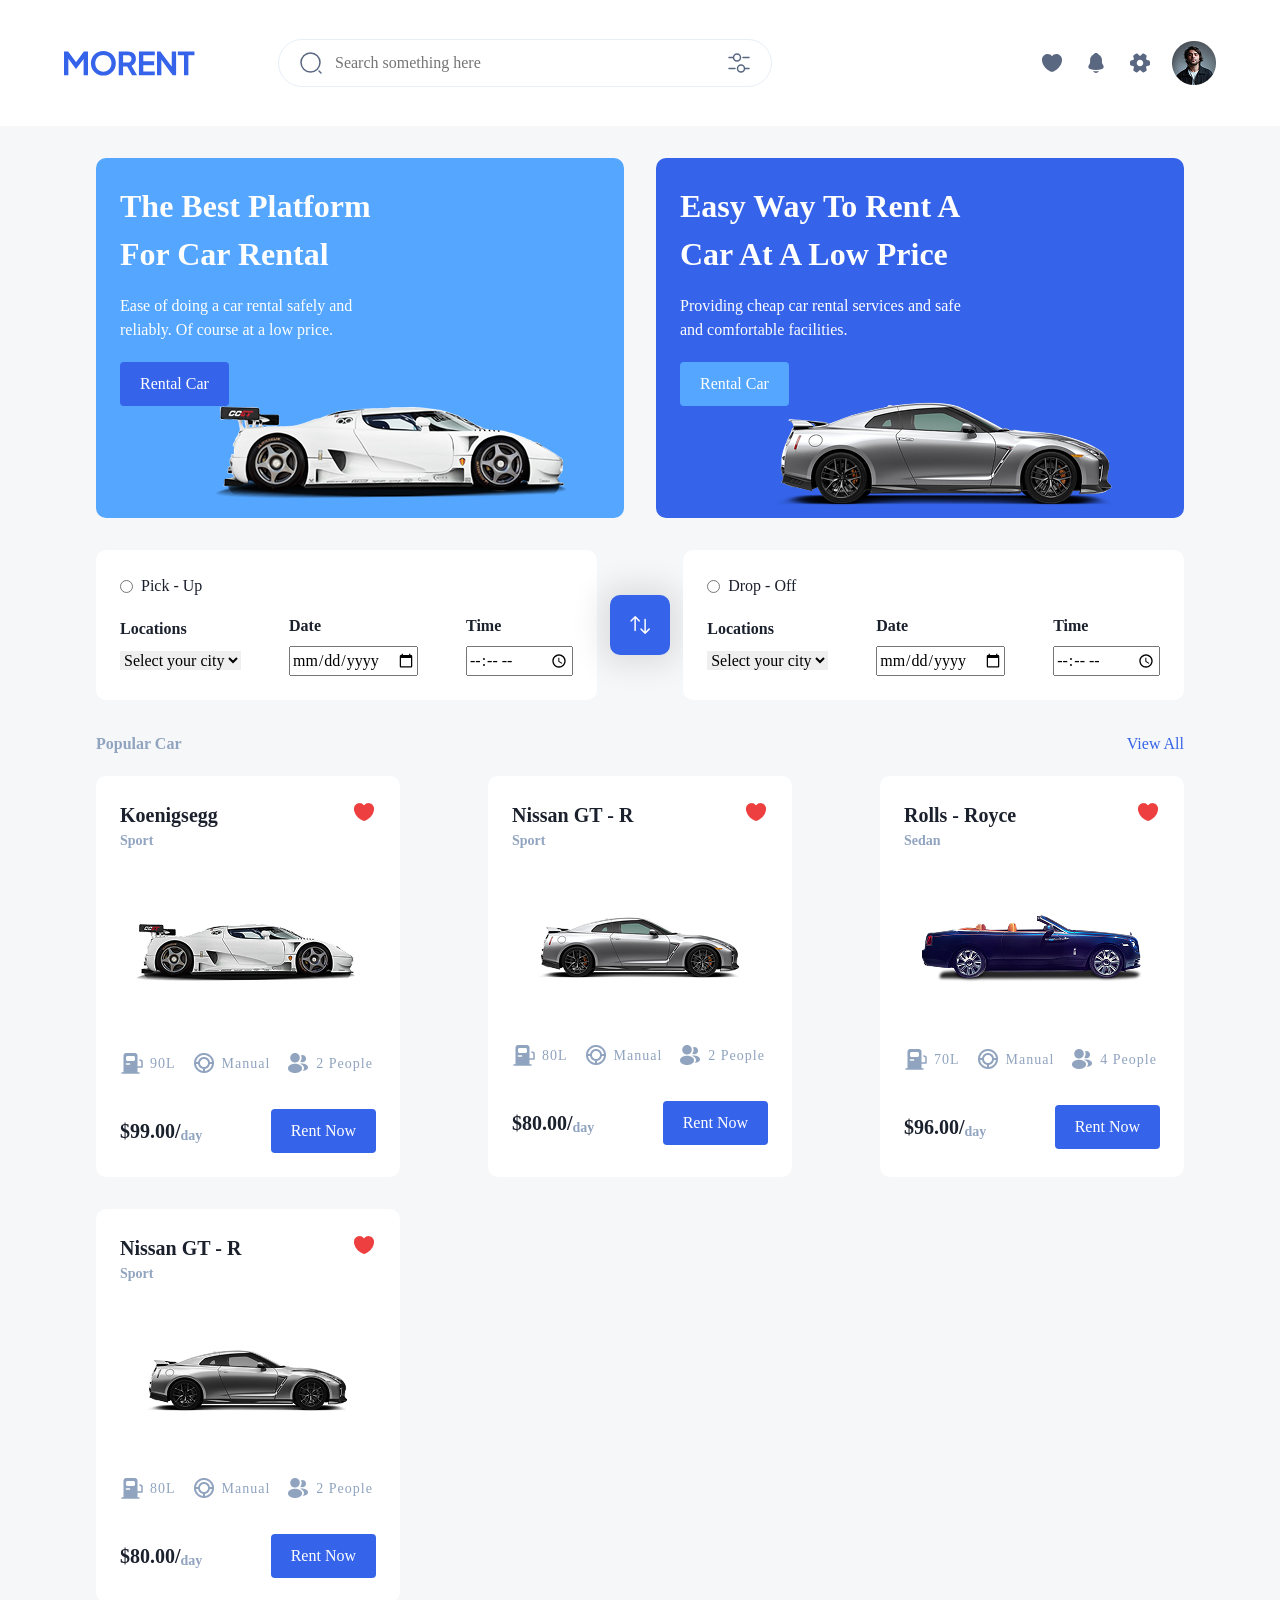
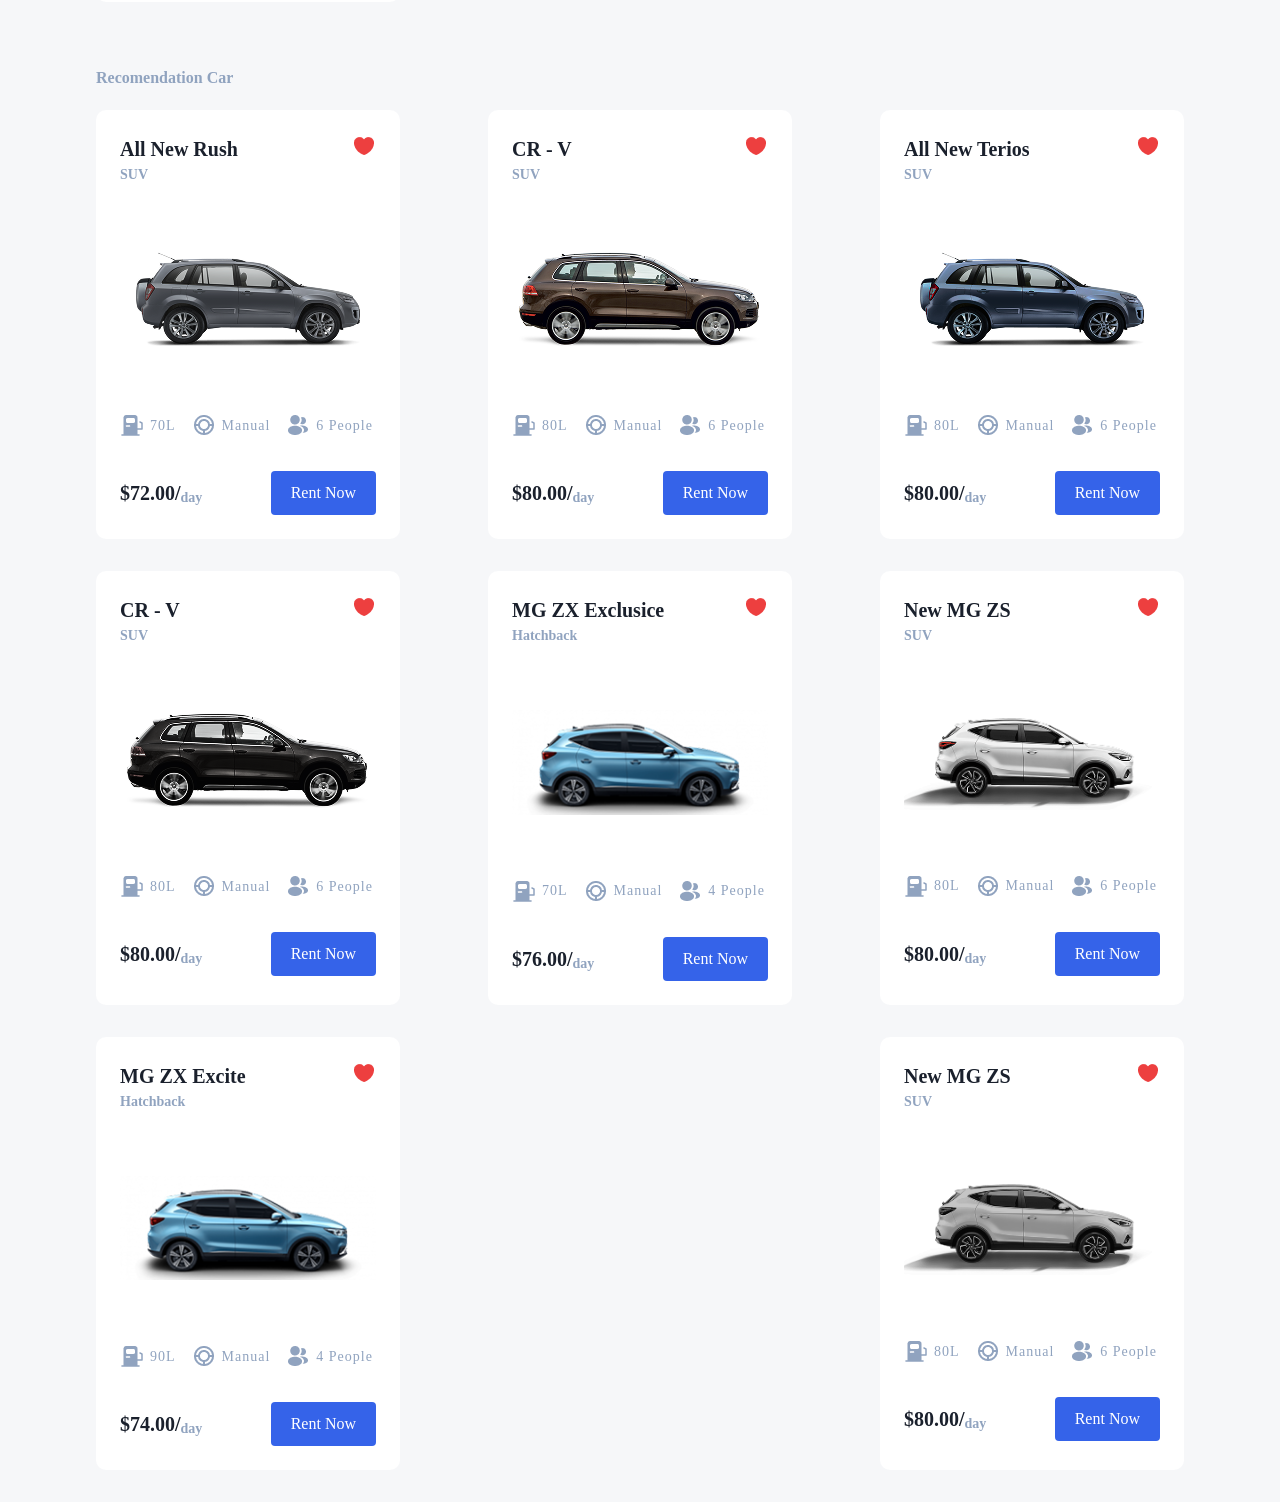
==== commit 6d89177a: "Refactor HTML structure, update buttons, add filter icon and their styles - Updated article section " ====
--- a/index.html
+++ b/index.html
@@ -49,34 +49,30 @@
 
     </div>
 
-    <!-- <section class="cover">
-        <div class="wrapper-card flex align-center justify-center">
-            <article class="car-card-light-blue">
-                <div class="details-wrapper">
+
+    <main>
+        <div class="container">
+            <section class="ads">
+                <article class="ad">
                     <h2>The Best Platform for Car Rental</h2>
                     <p>Ease of doing a car rental safely and reliably. Of course at a low price.</p>
-                    <a href="#" class="btn">Rental Car</a>
-                </div>
-                <div class="image-wrapper">
+                    <button> Rental Car</button>
                     <img src="assets/images/cars/car1.png" alt="car 1">
-                </div>
-            </article>
-            <article class="car-card-dark-blue">
-                <div class="details-wrapper">
+
+                </article>
+
+                <article class="ad">
                     <h2>Easy way to rent a car at a low price</h2>
                     <p>Providing cheap car rental services and safe and comfortable facilities.</p>
-                    <a href="#" class="btn">Rental Car</a>
-                </div>
-                <div class="image-wrapper">
+                    <button>Rental Car</button>
                     <img src="assets/images/cars/car2.png" alt="car 2">
-                </div>
-            </article>
-
+
+                </article>
+
+            </section>
         </div>
 
-    </section> -->
-
-    <main>
+
         <div class="container">
             <section class="pickup-dropoff-filter">
                 <form>
@@ -108,7 +104,9 @@
                             </div>
                         </div>
                     </div>
-                    <button>button</button>
+                    <button type="button">
+                        <img src="assets/images/icons/swap.png" alt="swap icon">
+                    </button>
                     <div class="filters-wrapper dropoff">
                         <div class="header">
                             <input id="dropoff" type="radio">
--- a/assets/css/style.css
+++ b/assets/css/style.css
@@ -1,8 +1,12 @@
 :root {
     --primary-color: #3563E9;
     --secondary-color: #90A3BF;
+    --info-color: #54A6FF;
     --white-color: #fff;
-    --blach-color: #000;
+    --black-color: #000;
+    --background-color: rgba(246, 247, 249, 1);
+    --text-dark: #1A202C;
+
 }
 
 body {}
@@ -60,10 +64,87 @@
 }
 
 main {
-    background-color: rgb(246, 247, 249);
+    background-color: var(--background-color);
+}
+
+section.ads {
+    display: flex;
+    justify-content: space-between;
+    gap: 2rem;
+
+    article {
+        position: relative;
+        padding: 24px;
+        border-radius: 10px;
+        color: var(--white-color);
+        width: 640px;
+        height: 360px;
+        overflow: hidden;
+
+        &:hover {
+            img {
+                animation: moveRight 1.5s ease-in-out forwards;
+            }
+        }
+
+        h2,
+        p {
+            max-width: 284px;
+            line-height: 150%;
+        }
+
+        h2 {
+            font-size: 32px;
+            text-transform: capitalize;
+            margin-bottom: 1rem;
+        }
+
+        p {
+            margin-bottom: 20px;
+        }
+
+        button {
+            color: var(--white-color);
+            padding: 10px 20px;
+            line-height: 150%;
+            text-transform: capitalize;
+            border-radius: 4px;
+            transition: all 0.3s ease;
+
+            &:hover {
+                animation: shake .3s;
+                animation-iteration-count: infinite;
+            }
+        }
+    }
+
+    article:first-of-type {
+        background-color: var(--info-color);
+
+        button {
+            background-color: var(--primary-color);
+        }
+    }
+
+    article:last-of-type {
+        background-color: var(--primary-color);
+
+        button {
+            background-color: var(--info-color);
+        }
+    }
+
+    img {
+        position: absolute;
+        left: 55%;
+        bottom: 10px;
+        transform: translateX(-50%);
+    }
 }
 
 section.pickup-dropoff-filter {
+    padding-block: 0;
+
     form {
         display: flex;
         justify-content: space-between;
@@ -72,6 +153,13 @@
         .filters-wrapper {
             background-color: var(--white-color);
             padding: 24px;
+            border-radius: 10px;
+
+            label {
+                font-size: 1rem;
+                line-height: 150%;
+                color: var(--text-dark);
+            }
 
             .header {
                 margin-bottom: 1rem;
@@ -95,6 +183,8 @@
                     &>label {
                         display: block;
                         text-transform: capitalize;
+                        font-weight: bold;
+                        margin-bottom: 8px;
                     }
 
                     select {
@@ -105,100 +195,24 @@
                 }
             }
         }
-    }
-
-}
-
-/* .flex {
-    display: flex;
-}
-.align-center {
-    align-items: center;
-}
-.justify-center {
-    justify-content: center;
-}
-.cover {
-    padding: 32px 0 0;
-    width: 100%;
-    max-width: 100%;
-    .wrapper-card {
-        margin-bottom: 32px;
-        gap: 32px;
-
-    }
-}
-.car-card-light-blue, .car-card-dark-blue {
-    background-color: #54A6FF;
-    position: relative;
-    width: 100%;
-    height: 360px;
-    border-radius: 10px;
-    padding: 24px;
-    overflow: hidden;
-    display: flex;
-    flex-direction: column;
-    justify-content: space-between;
-    .details-wrapper {
-        max-width: 284px;
-    }
-    h2 {
-        color: var(--white-color);
-        width: 272px;
-        height: 96px;
-        font-size: 32px;
-        font-weight: 600;
-        line-height: 150%;
-        letter-spacing: -3%;
-        margin-bottom: 16px;
-    }
-    p {
-        color: var(--white-color);
-        width: 284px;
-        height: 48px;
-        font-size: 16px;
-        font-weight: 500;
-        line-height: 150%;
-        letter-spacing: -2%;
-        margin-bottom: 20px;
-    }
-    .image-wrapper {
-        position: absolute;
-        top: 234px;
-        left: 137px;
-    }
-    img {
-        width: 406px;
-        height: 116px;
-        object-fit: contain;
-    }
-    .btn {
-        width: 120px;
-        height: 44px;
-        border-radius: 4px;
-        border: none;
-        font-size: 16px;
-        color: var(--white-color);
-        display: flex;
-        align-items: center;
-        justify-content: center;
-        text-decoration: none;
-        background-color: var(--primary-color);
-        gap: 8px;
-        cursor: pointer;
-        transition: var(--primary-color) 0.2s ease;
-        &:hover {
-            opacity: 0.9;
-        }
-    }
-}
-.car-card-dark-blue {
-    background-color: var(--primary-color);
-    .btn {
-        background-color: #54A6FF;
-        gap: 8px;
-    }
-} */
+
+        button {
+            background-color: var(--primary-color);
+            padding: 18px;
+            border-radius: 10px;
+            border: none;
+            box-shadow: 0px 0px 30px 10px rgba(0, 0, 0, 0.1);
+            cursor: pointer;
+
+            img {
+                display: block;
+            }
+        }
+
+    }
+
+}
+
 
 section {
     padding: 2rem;
@@ -217,6 +231,11 @@
             color: var(--secondary-color);
             text-transform: capitalize;
             font-size: 1rem;
+        }
+
+        a {
+            color: var(--primary-color);
+            text-transform: capitalize;
         }
     }
 
@@ -239,7 +258,7 @@
 
                 div {
                     h3 {
-                        color: #1A202C;
+                        color: var(--text-dark);
                         font-size: 20px;
                     }
 
@@ -384,4 +403,64 @@
             }
         }
     }
-}+}
+
+@keyframes shake {
+    0% {
+        transform: translate(1px, 1px) rotate(0deg);
+    }
+
+    10% {
+        transform: translate(-1px, -2px) rotate(-1deg);
+    }
+
+    20% {
+        transform: translate(-3px, 0px) rotate(1deg);
+    }
+
+    30% {
+        transform: translate(3px, 2px) rotate(0deg);
+    }
+
+    40% {
+        transform: translate(1px, -1px) rotate(1deg);
+    }
+
+    50% {
+        transform: translate(-1px, 2px) rotate(-1deg);
+    }
+
+    60% {
+        transform: translate(-3px, 1px) rotate(0deg);
+    }
+
+    70% {
+        transform: translate(3px, 1px) rotate(-1deg);
+    }
+
+    80% {
+        transform: translate(-1px, -1px) rotate(1deg);
+    }
+
+    90% {
+        transform: translate(1px, 2px) rotate(0deg);
+    }
+
+    100% {
+        transform: translate(1px, -2px) rotate(-1deg);
+    }
+}
+
+
+@keyframes moveRight {
+    from {
+        transform: translateX(-50%);
+    }
+
+
+    to {
+        transform: translateX(100%);
+
+    }
+}
+
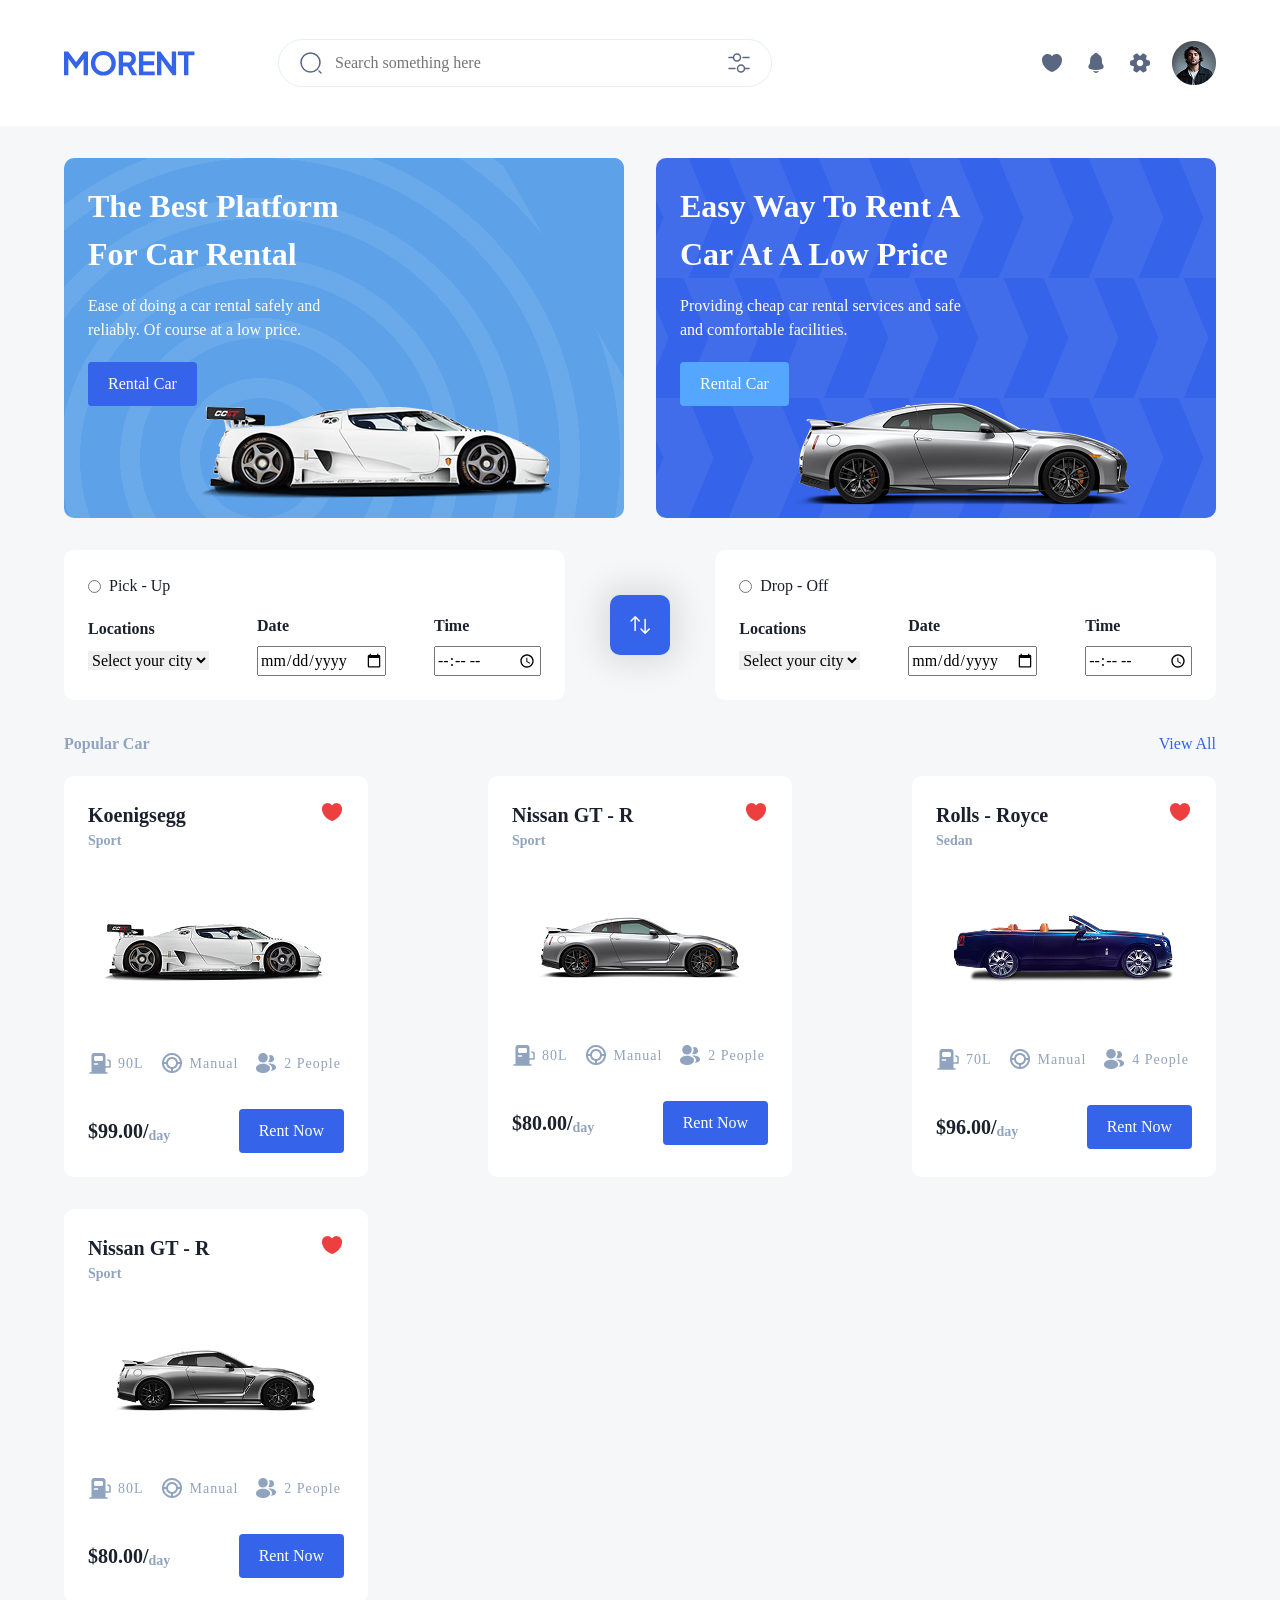
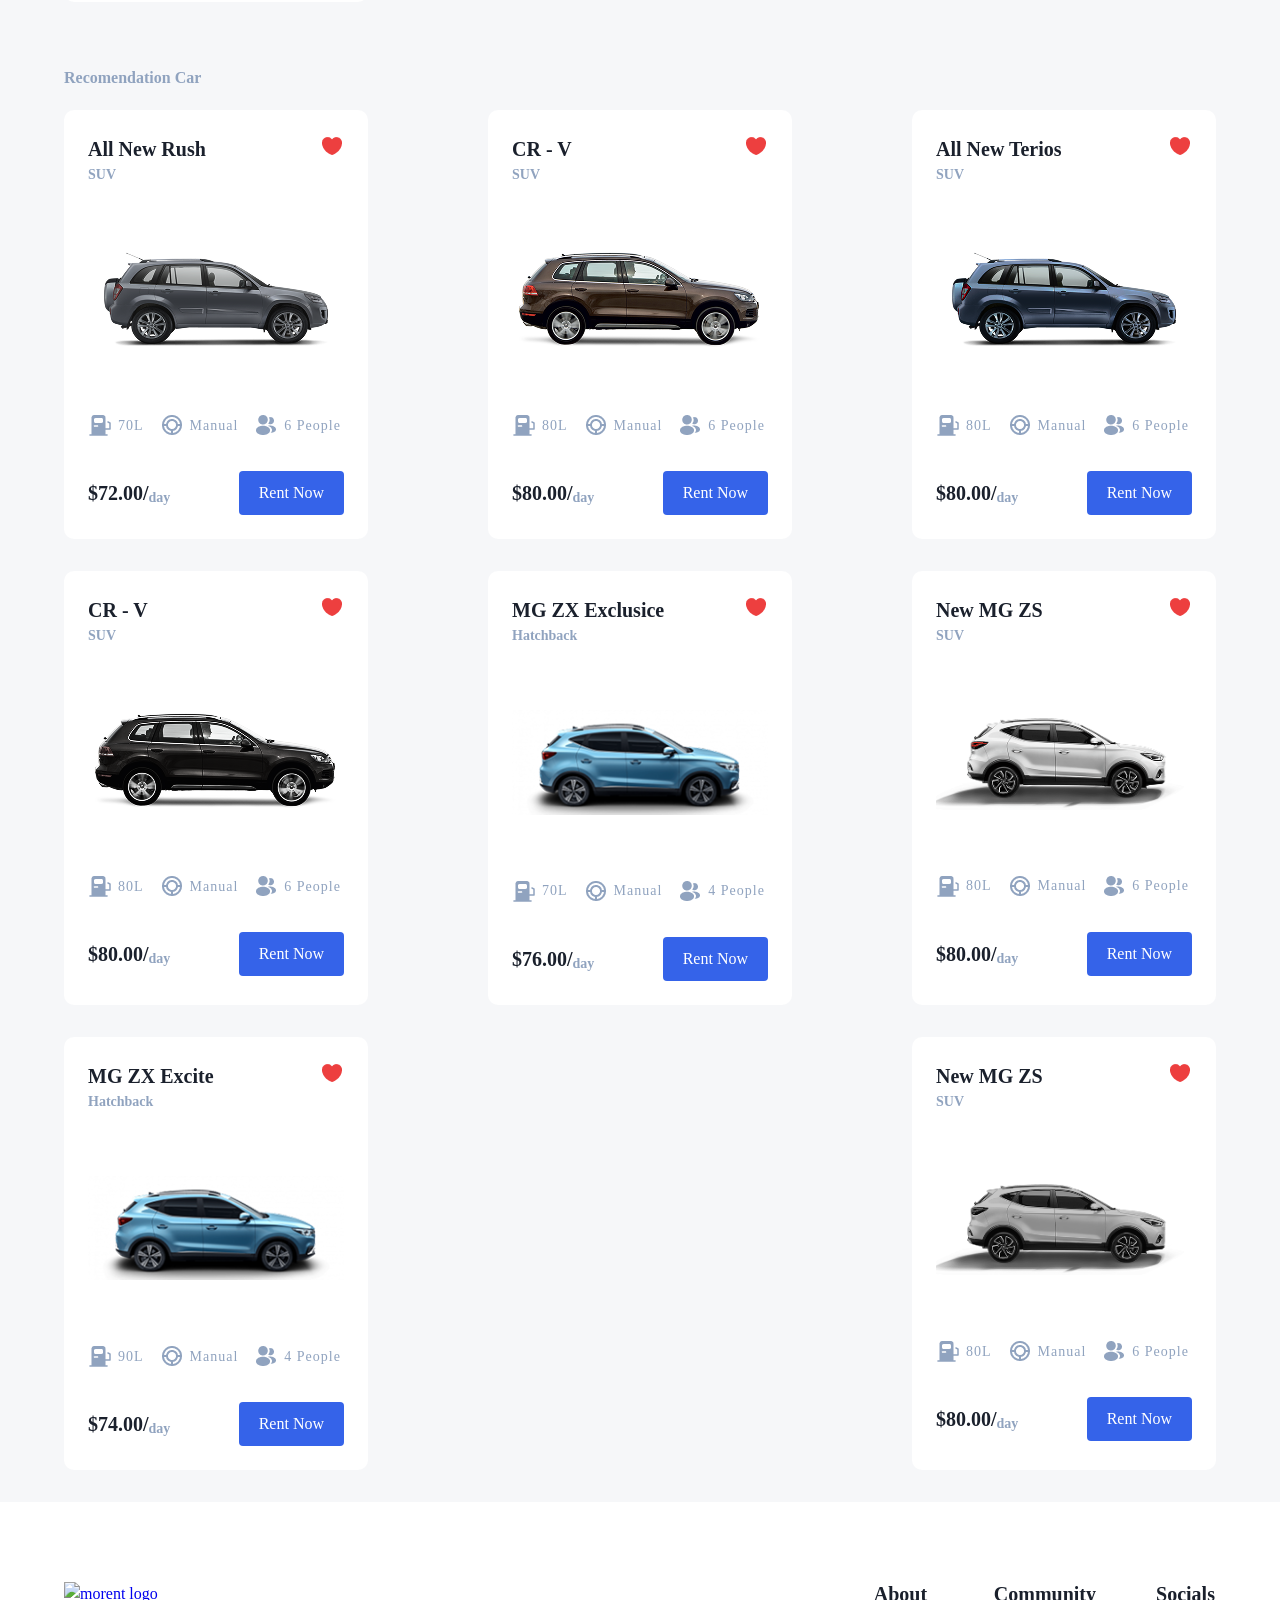
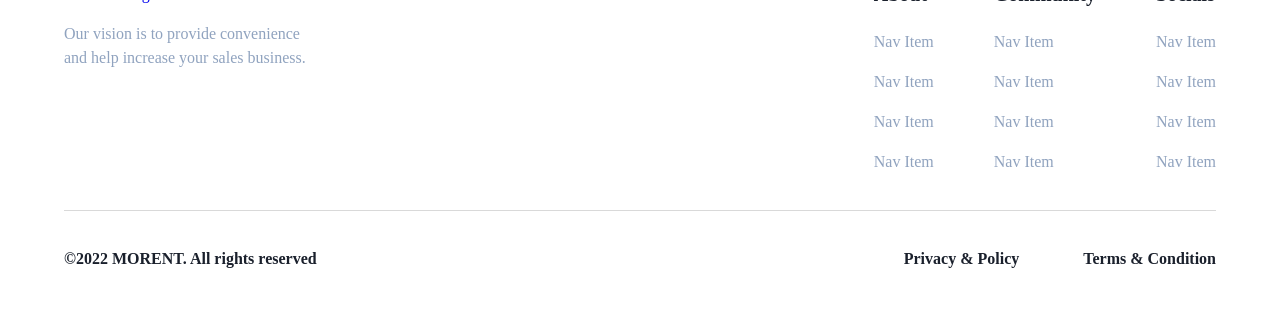
==== commit a9ed36f0: "Add footer structure and styles" ====
--- a/index.html
+++ b/index.html
@@ -627,7 +627,60 @@
 
 
     </main>
-
+    <div class="container">
+        <footer>
+            <div class="footer-inner-wrapper">
+                <div class="footer-logo">
+                    <a href="index.html">
+                        <img src="assets/images/icons/logo.svg" alt="morent logo">
+                    </a>
+                    <p>Our vision is to provide convenience and help increase your sales business.</p>
+                </div>
+                <nav class="footer-nav">
+                    <div class="nav-group about">
+                        <h4>About</h4>
+                        <ul>
+                            <li><a href="#">nav item </a></li>
+                            <li><a href="#">nav item </a></li>
+                            <li><a href="#">nav item </a></li>
+                            <li><a href="#">nav item </a></li>
+                        </ul>
+                    </div>
+                    <div class="nav-group community">
+                        <h4>Community</h4>
+                        <ul>
+                            <li><a href="#">nav item </a></li>
+                            <li><a href="#">nav item </a></li>
+                            <li><a href="#">nav item </a></li>
+                            <li><a href="#">nav item </a></li>
+                        </ul>
+                    </div>
+                    <div class="nav-group socials">
+                        <h4>Socials</h4>
+                        <ul>
+                            <li><a href="#">nav item </a></li>
+                            <li><a href="#">nav item </a></li>
+                            <li><a href="#">nav item </a></li>
+                            <li><a href="#">nav item </a></li>
+                        </ul>
+                    </div>
+
+                </nav>
+            </div>
+
+
+            <div class="footer-inner-wrapper">
+                <div class="copy">
+                    <p>©2022 MORENT. All rights reserved</p>
+                </div>
+                <div class="privacy-policy">
+                    <a href="#">Privacy & Policy</a>
+                    <a href="#">Terms & Condition</a>
+                </div>
+            </div>
+        </footer>
+
+    </div>
 
 
 </body>
--- a/assets/css/style.css
+++ b/assets/css/style.css
@@ -89,8 +89,10 @@
 
         h2,
         p {
+            position: relative;
             max-width: 284px;
             line-height: 150%;
+            z-index: 2;
         }
 
         h2 {
@@ -104,12 +106,14 @@
         }
 
         button {
+            position: relative;
             color: var(--white-color);
             padding: 10px 20px;
             line-height: 150%;
             text-transform: capitalize;
             border-radius: 4px;
             transition: all 0.3s ease;
+            z-index: 2;
 
             &:hover {
                 animation: shake .3s;
@@ -119,15 +123,57 @@
     }
 
     article:first-of-type {
-        background-color: var(--info-color);
+        background: repeating-radial-gradient(circle at 35% calc(100% - 60px), rgba(255, 255, 255, 0.08) 0px, rgba(255, 255, 255, 0.08) 20px, transparent 2px, transparent 60px), #5da2e8;
 
         button {
             background-color: var(--primary-color);
         }
+
+        &::after {
+            position: absolute;
+            top: 0;
+            right: 0;
+            display: inline-block;
+            content: '';
+            width: 0;
+            height: 0;
+            border-left: 75px solid transparent;
+            border-right: 125px solid #5da2e8;
+            border-bottom: 220px solid transparent;
+            background: none;
+
+
+        }
+
     }
 
     article:last-of-type {
-        background-color: var(--primary-color);
+        position: relative;
+        --width: 640px;
+        --height: 360px;
+        width: var(--width);
+        height: var(--height);
+        background-color: #3563E9;
+        background-image: url(/assets/images/icons/rectangle.svg);
+        background-size: 90px 120px;
+        background-position-x: -25px;
+
+        &::after {
+            position: absolute;
+            top: 50%;
+            left: 0;
+            right: 0;
+            transform: translateY(-50%);
+            content: "";
+            background-color: inherit;
+            background-image: inherit;
+            background-size: inherit;
+            background-position-x: 20px;
+            width: inherit;
+            height: calc(var(--height) / 3);
+            display: inline-block;
+            z-index: 1;
+        }
 
         button {
             background-color: var(--info-color);
@@ -215,7 +261,7 @@
 
 
 section {
-    padding: 2rem;
+    padding-block: 2rem;
 
     &:not(:last-of-type) {
         margin-bottom: 2rem;
@@ -248,8 +294,8 @@
         .card {
             width: 304px;
             padding: 24px;
+            background-color: var(--white-color);
             border-radius: 10px;
-            background-color: var(--white-color);
 
             .header {
                 display: flex;
@@ -355,6 +401,10 @@
 
         }
     }
+
+    &[page="filter"] {
+        padding-inline: 2rem;
+    }
 }
 
 
@@ -405,6 +455,95 @@
     }
 }
 
+footer {
+    padding-block: 80px 60px;
+    line-height: 150%;
+    letter-spacing: -2%;
+    font-size: 1rem;
+
+    .footer-inner-wrapper {
+        display: flex;
+        justify-content: space-between;
+
+        .footer-logo {
+            P {
+                width: 247px;
+                font-weight: 500;
+                color: var(--secondary-color);
+                margin-top: 16px;
+
+            }
+        }
+
+        .footer-nav {
+            display: flex;
+            gap: 60px;
+
+            .nav-group {
+
+                text-transform: capitalize;
+
+                h4 {
+                    margin-bottom: 24px;
+                    font-size: 20px;
+                    font-weight: 600;
+                    color: var(--text-dark);
+
+
+
+
+                }
+
+                ul {
+                    li {
+                        &:not(:last-of-type) {
+                            margin-bottom: 1rem;
+                        }
+
+                        a {
+
+                            font-weight: 500;
+                            color: var(--secondary-color);
+
+                        }
+
+                    }
+
+                }
+            }
+        }
+
+        .copy {
+            p {
+                color: var(--text-dark);
+                font-weight: 600;
+
+            }
+
+        }
+
+        .privacy-policy {
+            a {
+                color: var(--text-dark);
+                font-weight: 600;
+
+                &:first-of-type {
+                    margin-right: 60px;
+                }
+
+            }
+        }
+
+        &:first-of-type {
+            margin-bottom: 36px;
+            border-bottom: 1px solid #13131329;
+            padding-bottom: 36px;
+
+        }
+    }
+
+}
+
 @keyframes shake {
     0% {
         transform: translate(1px, 1px) rotate(0deg);
@@ -462,5 +601,4 @@
         transform: translateX(100%);
 
     }
-}
-
+}
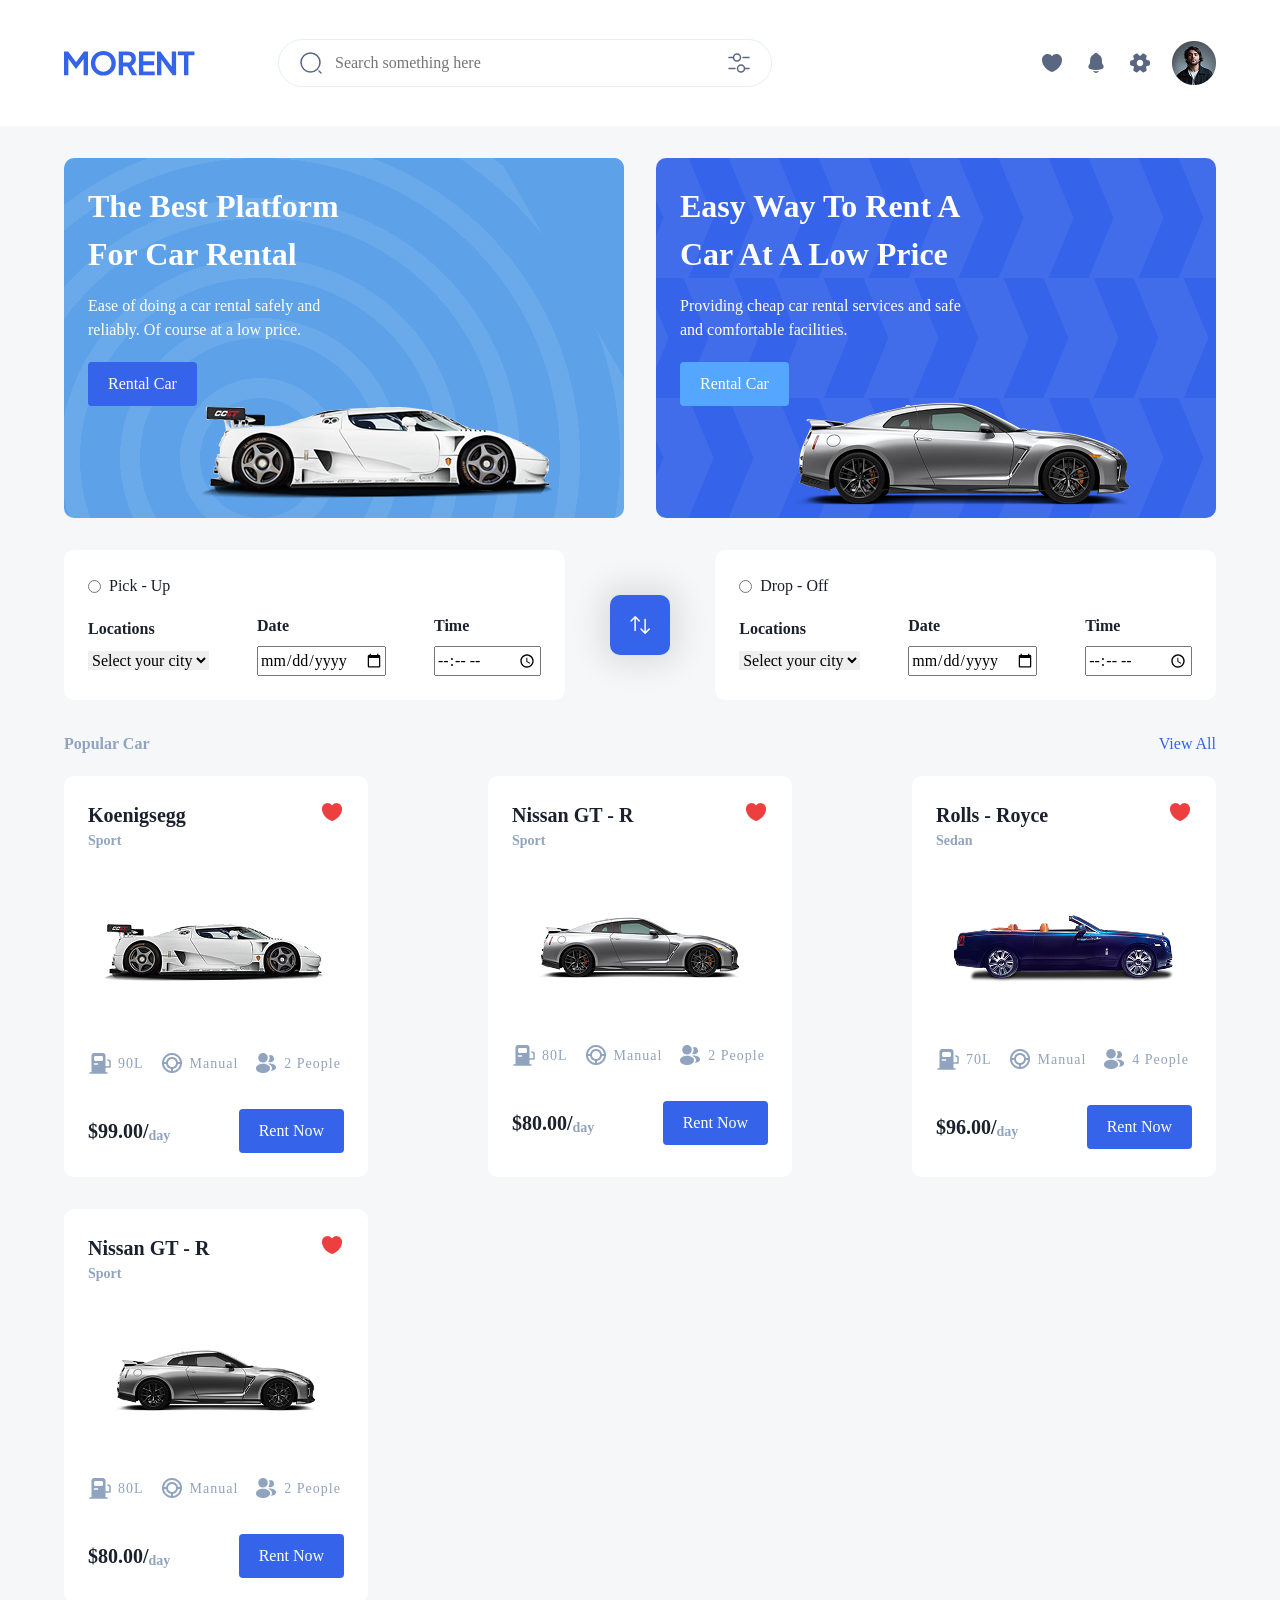
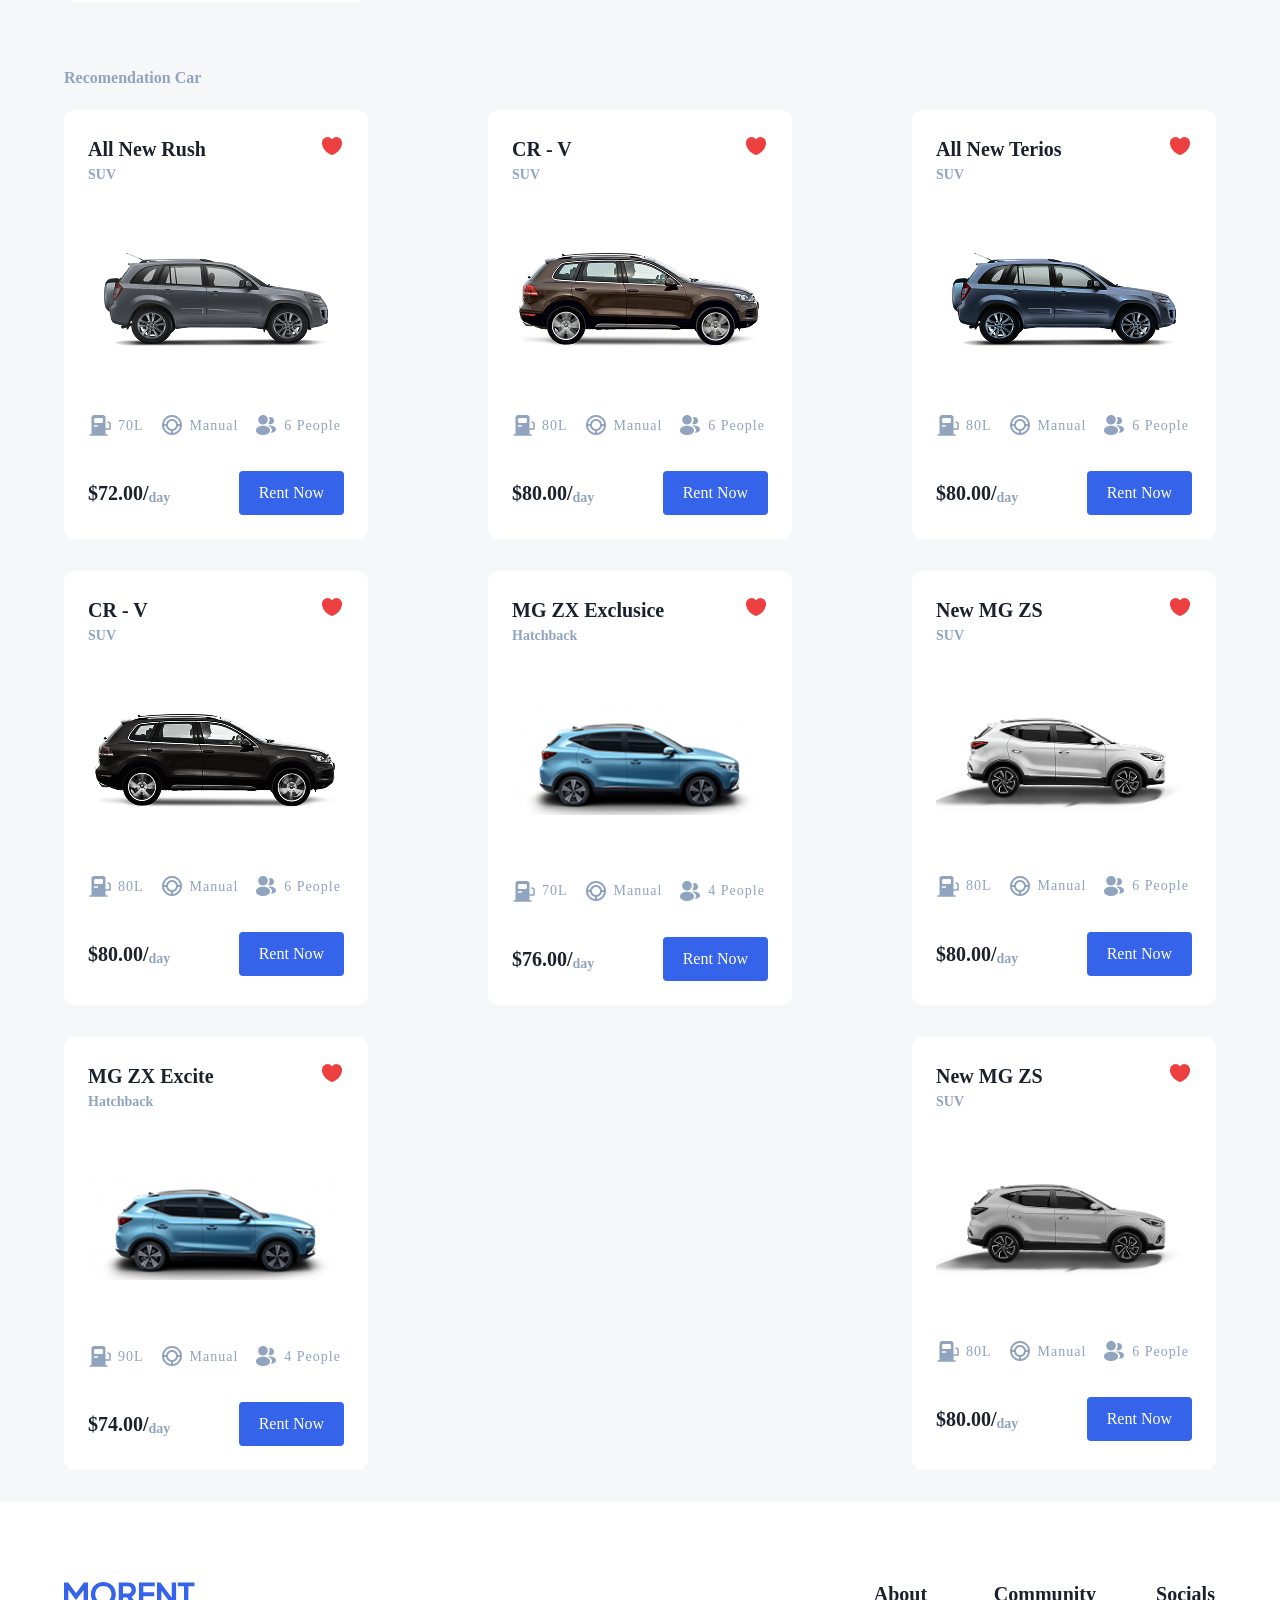
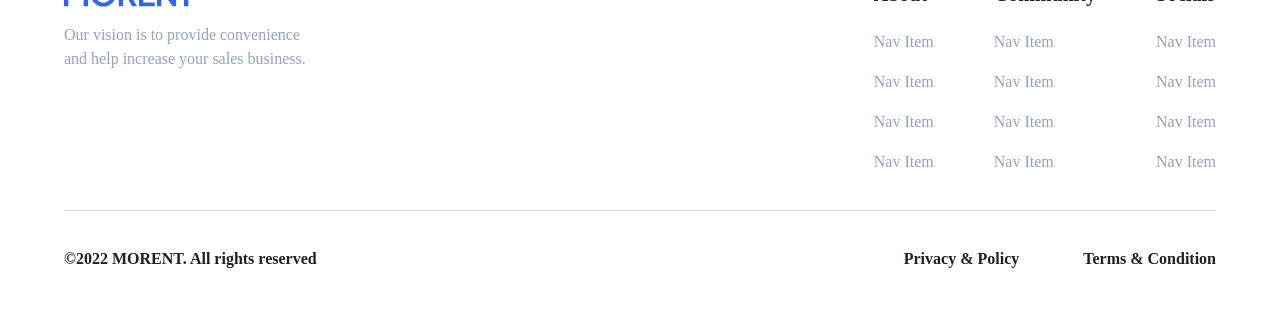
==== commit 87b0f921: "Fix footer logo file path casing" ====
--- a/index.html
+++ b/index.html
@@ -632,7 +632,7 @@
             <div class="footer-inner-wrapper">
                 <div class="footer-logo">
                     <a href="index.html">
-                        <img src="assets/images/icons/logo.svg" alt="morent logo">
+                        <img src="assets/images/icons/Logo.svg" alt="morent logo">
                     </a>
                     <p>Our vision is to provide convenience and help increase your sales business.</p>
                 </div>
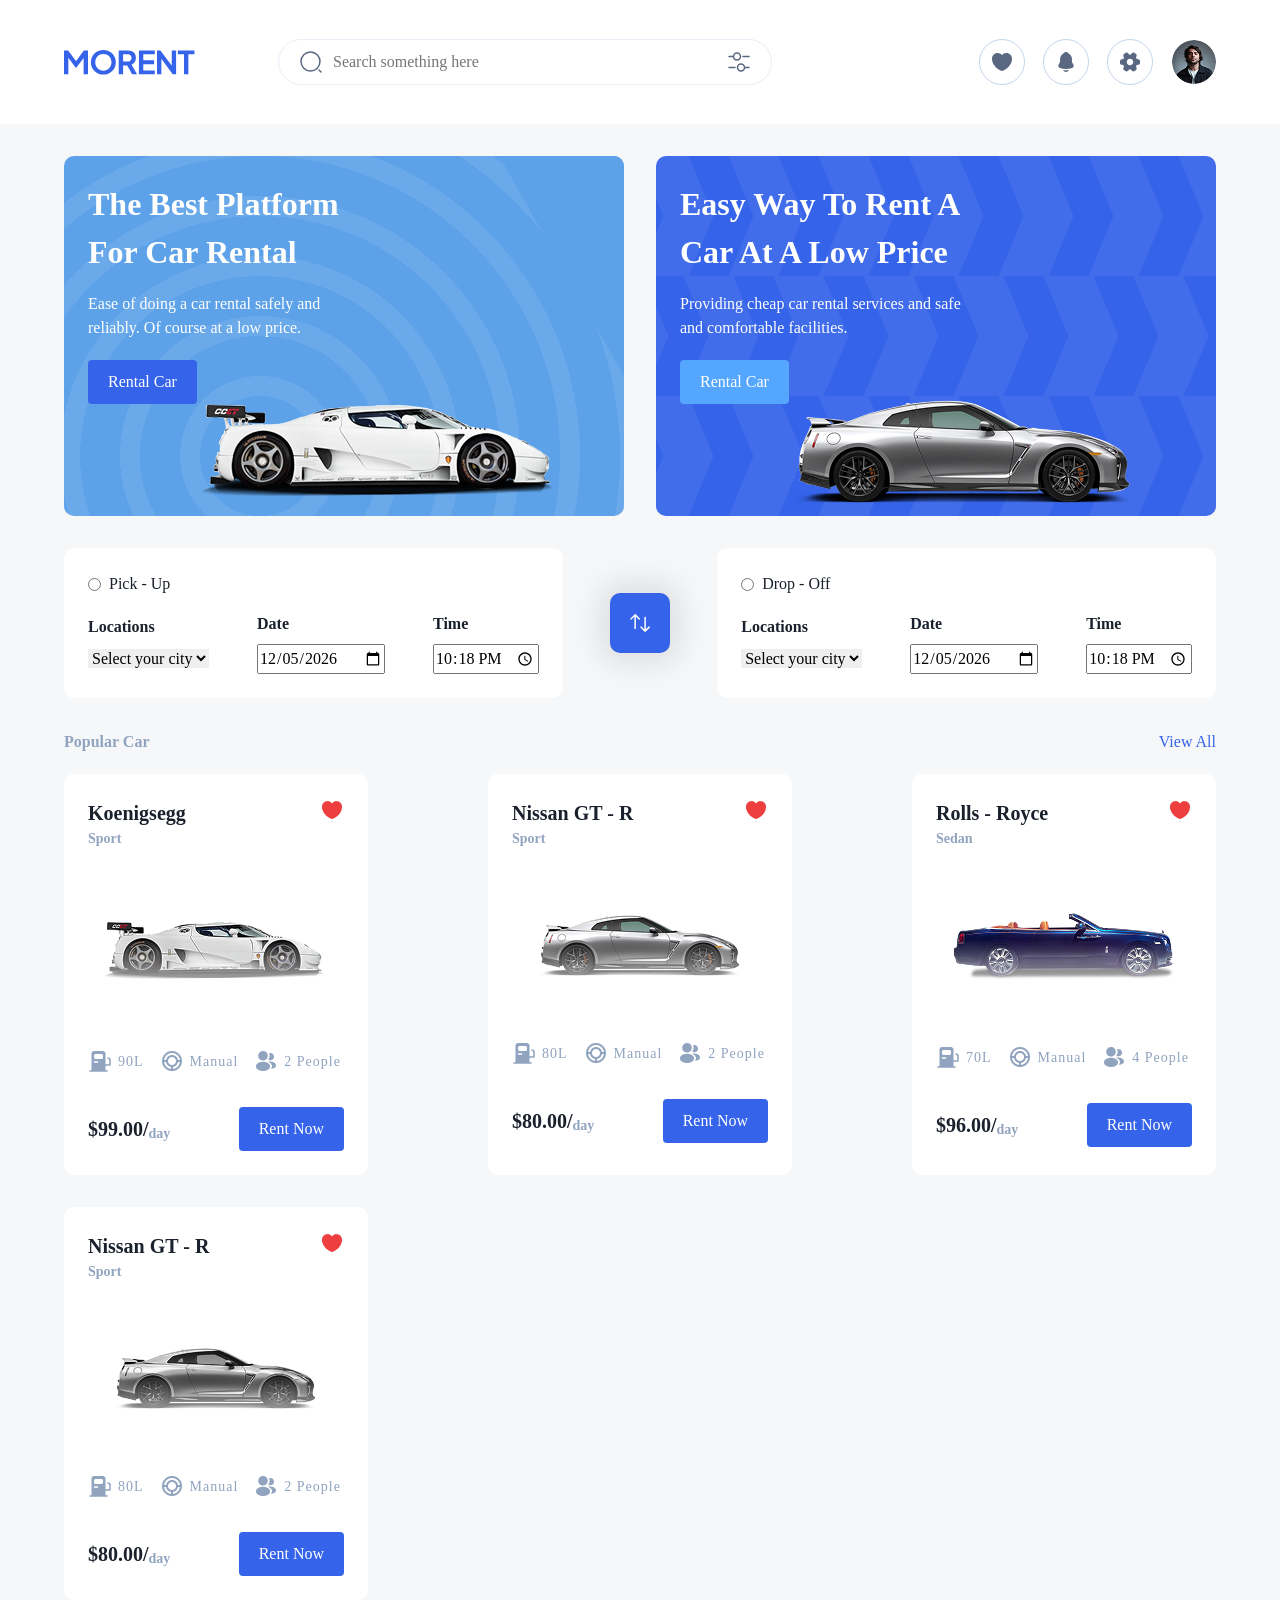
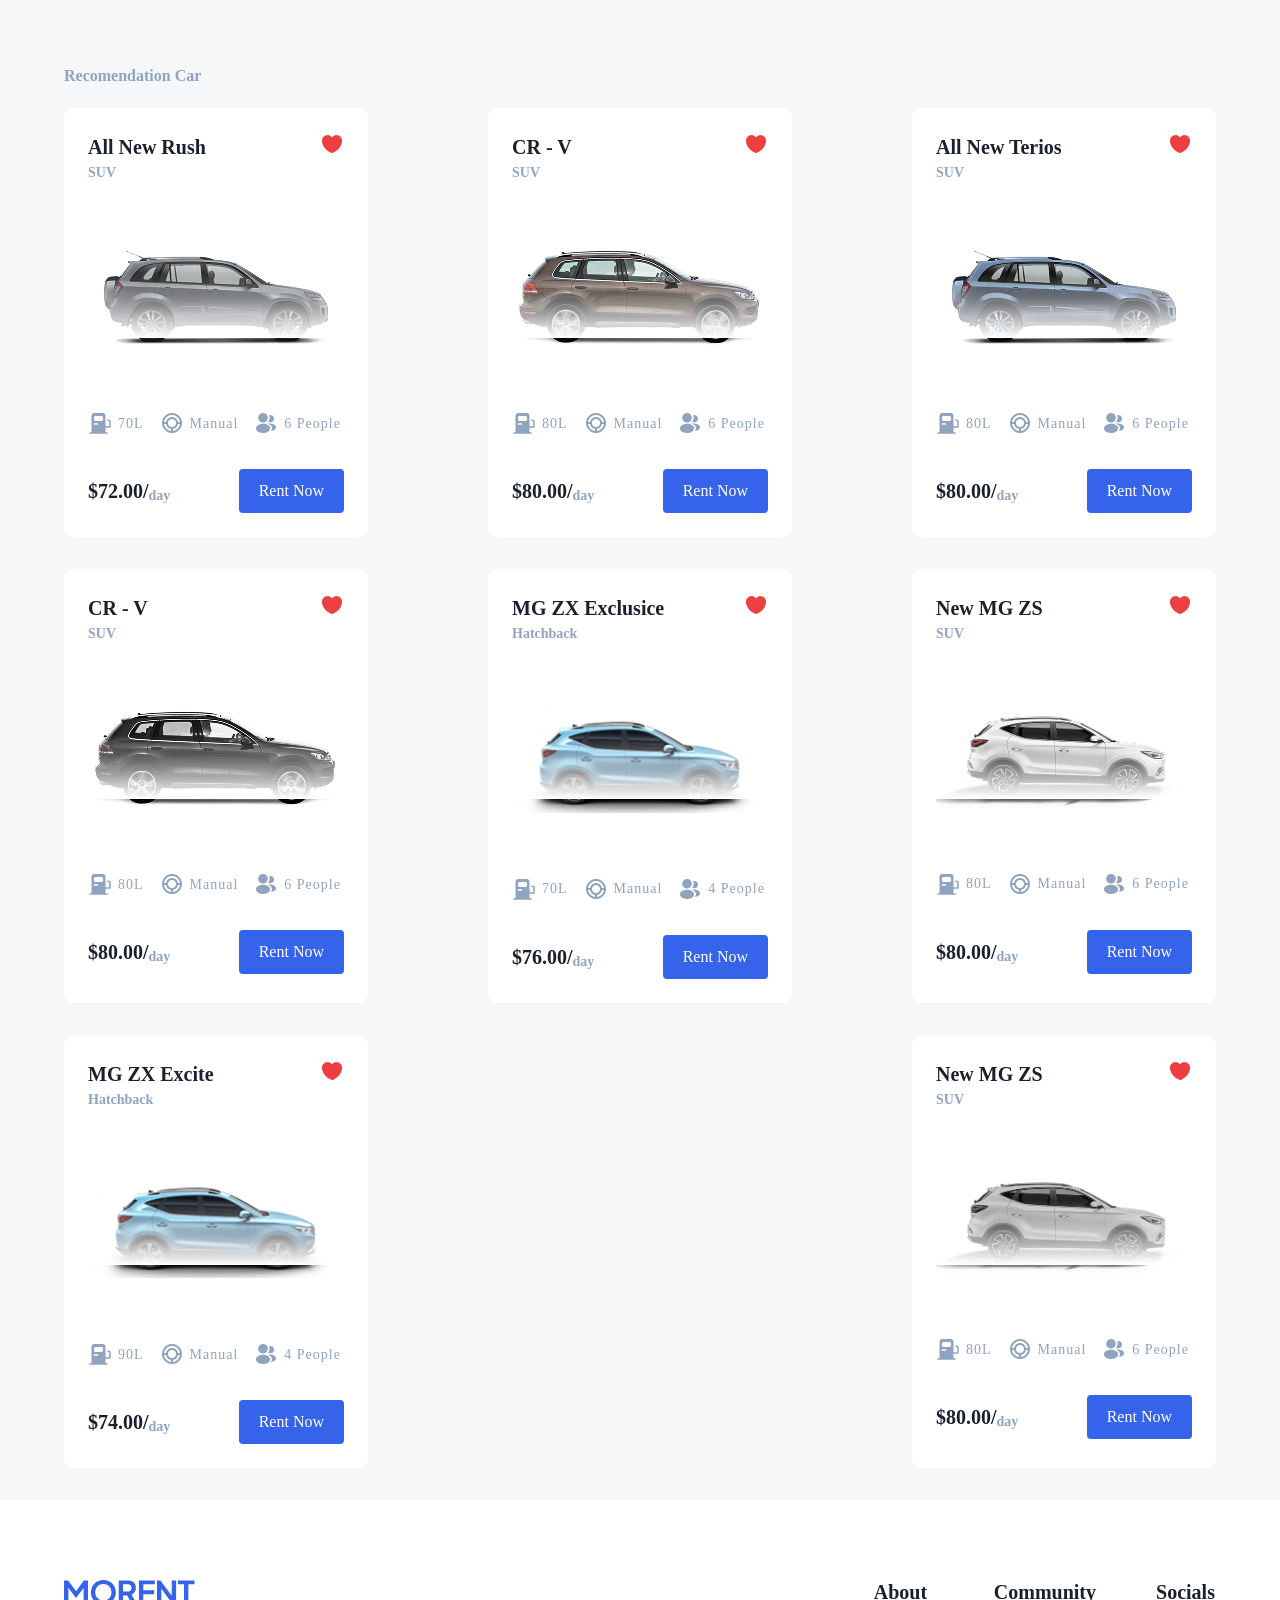
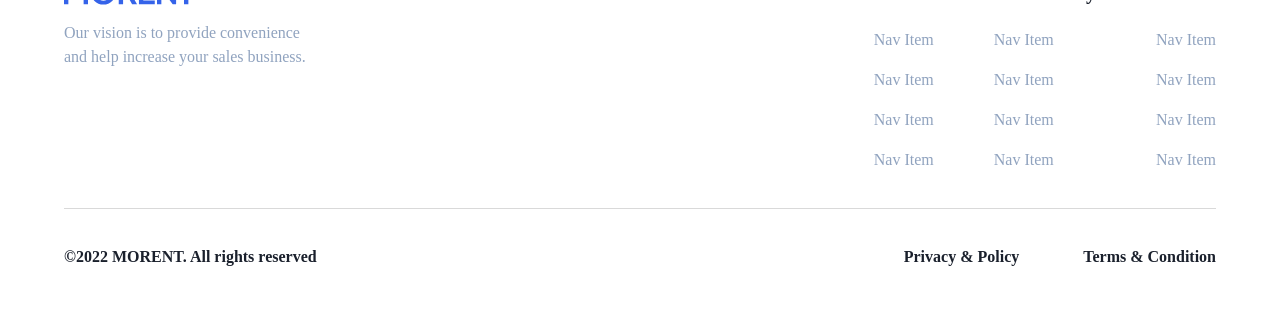
==== commit 9f636de2: "feat: improve homepage responsiveness and initialize page-specific functionality - Improved homepage" ====
--- a/index.html
+++ b/index.html
@@ -218,7 +218,7 @@
                                 <span>day</span>
                             </div>
                             <div class="rent-now">
-                                <a href="#">Rent Now</a>
+                                <a href="product-details.html">Rent Now</a>
                             </div>
                         </div>
 
@@ -682,7 +682,7 @@
 
     </div>
 
-
+    <script src="app.js"></script>
 </body>
 
 </html>
--- a/assets/css/style.css
+++ b/assets/css/style.css
@@ -21,6 +21,14 @@
     display: flex;
 }
 
+.justify-between {
+    justify-content: space-between;
+}
+
+.align-center {
+    align-items: center;
+}
+
 header {
     display: flex;
     justify-content: space-between;
@@ -60,6 +68,32 @@
         display: flex;
         gap: 20px;
         align-items: center;
+
+        .cta {
+            flex-shrink: 0;
+            padding: 10px;
+            outline: 1px solid #C3D4E9;
+            border-radius: 50%;
+            cursor: pointer;
+
+            img {
+                width: 24px;
+                height: 24px;
+            }
+
+            &:last-of-type {
+                padding: 0;
+                outline: none;
+                width: 44px;
+                height: 44px;
+
+                img {
+                    width: 100%;
+                    height: 100%;
+                    border-radius: inherit;
+                }
+            }
+        }
     }
 }
 
@@ -195,6 +229,8 @@
         display: flex;
         justify-content: space-between;
         align-items: center;
+        flex-wrap: wrap;
+        gap: 30px;
 
         .filters-wrapper {
             background-color: var(--white-color);
@@ -255,6 +291,7 @@
             }
         }
 
+
     }
 
 }
@@ -318,9 +355,20 @@
             }
 
             .image {
+                position: relative;
                 display: flex;
                 justify-content: center;
                 padding-block: 64px;
+
+                &::after {
+                    content: '';
+                    display: block;
+                    position: absolute;
+                    width: 100%;
+                    height: 65px;
+                    transform: translateY(40%);
+                    background: linear-gradient(0deg, #ffffff, #ffffff00);
+                }
             }
 
             .spesifications {
@@ -455,6 +503,395 @@
     }
 }
 
+section.details-page {
+    padding: 2rem;
+
+    .details {
+        &>div {
+            padding: 0;
+            gap: 2rem;
+
+            .image-gallery {
+                article.preview {
+                    --width: 492px;
+                    --height: 360px;
+                    background-color: #3563E9;
+                    background-image: url(../images/icons/rectangle.svg);
+                    background-size: 90px 120px;
+                    background-position-x: -25px;
+
+                    position: relative;
+                    padding: 24px;
+                    border-radius: 10px;
+                    color: var(--white-color);
+                    width: var(--width);
+                    height: var(--height);
+                    overflow: hidden;
+
+                    &:hover {
+                        img {
+                            animation: moveRight 1.5s ease-in-out forwards;
+                        }
+                    }
+
+                    h2,
+                    p {
+                        position: relative;
+                        max-width: 284px;
+                        line-height: 150%;
+                        z-index: 2;
+                    }
+
+                    h2 {
+                        font-size: 32px;
+                        text-transform: capitalize;
+                        margin-bottom: 1rem;
+                    }
+
+                    p {
+                        margin-bottom: 20px;
+                    }
+
+                    &::after {
+                        position: absolute;
+                        top: 50%;
+                        left: 0;
+                        right: 0;
+                        transform: translateY(-50%);
+                        content: "";
+                        background-color: inherit;
+                        background-image: inherit;
+                        background-size: inherit;
+                        background-position-x: 20px;
+                        width: inherit;
+                        height: calc(var(--height) / 3);
+                        display: inline-block;
+                        z-index: 1;
+                    }
+
+                    &>img {
+                        position: absolute;
+                        left: 55%;
+                        bottom: 10px;
+                        transform: translateX(-50%);
+                        z-index: 2;
+                    }
+
+                }
+
+            }
+
+            .thumbnails {
+                margin-top: 1.5rem;
+                gap: 1.5rem;
+
+                .thumbnail {
+
+                    --width: 148px;
+                    --height: 124px;
+                    border-radius: 10px;
+                    width: var(--width);
+                    height: var(--height);
+                    cursor: pointer;
+                    transition-duration: .3s;
+
+                    img {
+                        width: 100%;
+                        height: 100%;
+                        object-fit: cover;
+                        border-radius: 10px;
+                    }
+
+                    &:first-of-type {
+                        position: relative;
+                        background-color: #3563E9;
+                        background-image: url(../images/icons/rectangle.svg);
+                        background-size: 26.5px calc(var(--height)/4);
+                        background-position-x: -5px;
+                        overflow: hidden;
+
+                        img {
+                            object-fit: contain;
+                            position: relative;
+                            z-index: 2;
+                        }
+
+                        &::before {
+                            position: absolute;
+                            top: 46px;
+                            left: 0;
+                            right: 0;
+                            transform: translateY(-50%);
+                            content: "";
+                            background-color: inherit;
+                            background-image: inherit;
+                            background-size: inherit;
+                            background-position-x: 35px;
+                            width: inherit;
+                            height: calc(var(--height) / 4);
+                            display: inline-block;
+                            z-index: 1;
+                        }
+
+                        &::after {
+                            position: absolute;
+                            bottom: -17px;
+                            /* top: calc(var(--height)/3); */
+                            left: 0;
+                            right: 0;
+                            transform: translateY(-50%);
+                            content: "";
+                            background-color: inherit;
+                            background-image: inherit;
+                            background-size: inherit;
+                            background-position-x: 8px;
+                            width: inherit;
+                            height: calc(var(--height) / 4);
+                            display: inline-block;
+                            z-index: 1;
+                        }
+                    }
+
+                    &:hover {
+                        transform: scale(0.9);
+                        box-shadow: 0 0 0 8px white, 0 0 0 11px var(--primary-color);
+                    }
+
+                }
+
+
+
+            }
+
+            .description {
+                padding: 24px;
+                background-color: var(--white-color);
+                border-radius: 10px;
+                max-width: 492px;
+
+                .description-header {
+                    h1 {
+                        font-size: 32px;
+                        color: var(--text-dark);
+                        font-weight: 700;
+                        line-height: 150%;
+                        letter-spacing: -3px;
+                    }
+
+                    button.favorite {
+                        height: fit-content;
+                        background-color: transparent;
+                    }
+
+                    .rating {
+                        margin-top: 10px;
+                        gap: 8px;
+
+                        .stars-wrapper {
+                            gap: 4px;
+
+                            .star {}
+                        }
+
+                        .reviewers-count {
+                            font-weight: 500;
+                            font-size: 14px;
+                            color: var(--secondary-color);
+
+                            span.ammount {}
+
+                            span {
+                                text-transform: capitalize;
+                            }
+                        }
+                    }
+                }
+
+                p {
+                    margin-block: 2rem;
+                    font-size: 20px;
+                    font-weight: 400;
+                    line-height: 200%;
+                    letter-spacing: -2%;
+                    color: var(--secondary-color);
+                    max-height: 120px;
+                    overflow-y: auto;
+                }
+
+                .specifications {
+                    display: grid;
+                    grid-template-columns: 1fr 1fr;
+                    grid-template-rows: 1fr 1fr;
+                    column-gap: 44px;
+                    row-gap: 10px;
+                    line-height: 150%;
+                    font-size: 20px;
+                    letter-spacing: -2%;
+                    text-transform: capitalize;
+
+                    .property {
+                        color: var(--secondary-color);
+                    }
+
+                    .value {
+                        color: var(--text-dark);
+                        font-weight: 600;
+                    }
+                }
+
+                .description-footer {
+                    margin-top: 68px;
+
+                    .price {
+                        &>div>span {
+                            &:first-of-type {
+                                font-weight: 700;
+                                font-size: 28px;
+                                letter-spacing: 0;
+                                line-height: 100%;
+                            }
+
+                            &:last-of-type {
+                                font-weight: 700;
+                                font-size: 16px;
+                                letter-spacing: 0;
+                                line-height: 100%;
+                                color: var(--secondary-color);
+                                align-self: flex-end;
+                            }
+                        }
+
+                        span.old-price {
+                            font-weight: 700;
+                            font-size: 16px;
+                            letter-spacing: 0;
+                            line-height: 100%;
+                            color: var(--secondary-color);
+                            text-decoration: line-through;
+                        }
+                    }
+
+                    button {
+                        color: var(--white-color);
+                        padding: 10px 20px;
+                        line-height: 150%;
+                        text-transform: capitalize;
+                        border-radius: 4px;
+                        background-color: var(--primary-color);
+                    }
+                }
+            }
+        }
+
+        section.reviews {
+            padding: 24px;
+            margin-block: 2rem;
+            background-color: var(--white-color);
+            border-radius: 10px;
+
+            .reviews-header {
+                margin-bottom: 2rem;
+                gap: 12px;
+
+                h2 {
+                    font-size: 20px;
+                    font-weight: 600;
+                    line-height: 100%;
+                    letter-spacing: -2%;
+                    color: var(--text-dark);
+                }
+
+                span {
+                    padding: 6px 12px;
+                    background-color: var(--primary-color);
+                    border-radius: 4px;
+                    color: var(--white-color);
+                    font-size: 14px;
+                    font-weight: 700;
+
+                }
+            }
+
+            .reviews-wrapper {
+                li {
+                    article {
+                        --image-size: 56px;
+                        margin-bottom: 24px;
+                        letter-spacing: -2%;
+                        line-height: 150%;
+                        font-size: 14px;
+                        color: var(--secondary-color);
+
+                        .article-header {
+                            margin-bottom: 12px;
+
+                            .reviewer {
+                                gap: 1rem;
+
+                                img {
+                                    width: var(--image-size);
+                                    height: var(--image-size);
+                                    border-radius: 50%;
+                                }
+
+                                div {
+                                    h3 {
+                                        margin-bottom: .5rem;
+                                        font-weight: 700;
+                                        letter-spacing: -3%;
+                                        font-size: 20px;
+                                        color: var(--text-dark);
+                                        text-transform: capitalize;
+                                    }
+
+                                    span {}
+
+                                }
+                            }
+
+                            .date-rating-wrapper {
+                                span {
+                                    margin-bottom: 0.5rem;
+                                }
+
+                                .stars-wrapper {
+                                    gap: 2px;
+                                }
+                            }
+
+                        }
+
+                        p {
+                            margin-left: calc(var(--image-size) + 1rem);
+                            line-height: 200%;
+                            font-weight: 400;
+                        }
+
+                    }
+                }
+            }
+
+
+            button {
+                gap: 0.5rem;
+                padding: 10px 20px;
+                font-weight: 600;
+                line-height: 150%;
+                letter-spacing: -2%;
+                color: var(--secondary-color);
+                margin-inline: auto;
+                background: none;
+            }
+        }
+
+
+    }
+
+
+}
+
+
+
 footer {
     padding-block: 80px 60px;
     line-height: 150%;
@@ -464,6 +901,8 @@
     .footer-inner-wrapper {
         display: flex;
         justify-content: space-between;
+        flex-wrap: wrap;
+        gap: 30px;
 
         .footer-logo {
             P {
@@ -478,6 +917,7 @@
         .footer-nav {
             display: flex;
             gap: 60px;
+            flex-wrap: wrap;
 
             .nav-group {
 
@@ -601,4 +1041,169 @@
         transform: translateX(100%);
 
     }
+}
+
+
+@media (max-width: 1270px) {
+    section.pickup-dropoff-filter {
+        form {
+            flex-direction: column;
+        }
+    }
+}
+
+@media (max-width: 1100px) {
+    header {
+        .search {
+            width: 340px;
+        }
+    }
+}
+
+@media (max-width: 960px) {
+    header {
+        .logo-search-wrapper {
+            .logo {
+                align-self: flex-start;
+            }
+
+            .search {
+                position: relative;
+            }
+        }
+
+        .cta-wrapper {
+            align-self: flex-start;
+
+            .cta {
+                display: none;
+
+                &:last-of-type {
+                    display: block;
+                }
+            }
+        }
+    }
+}
+
+@media (max-width: 860px) {
+    header {
+        height: 200px;
+        position: relative;
+
+        .logo-search-wrapper {
+            .logo {
+                position: absolute;
+                left: 0;
+                top: 32px;
+
+            }
+
+            .search {
+                position: absolute;
+                top: 120px;
+                left: 50%;
+                transform: translateX(-60%);
+                border-radius: 10px;
+
+                a {
+                    position: absolute;
+                    right: -69px;
+                    outline: 1px solid #c3d4e97c;
+                    padding: 12px;
+                    border-radius: 10px;
+                }
+            }
+        }
+
+        .cta-wrapper {
+            position: absolute;
+            right: 0;
+            top: 32px;
+        }
+    }
+}
+
+@media (max-width: 768px) {
+    section {
+        .wrapper {
+            justify-content: center;
+        }
+    }
+
+    section.pickup-dropoff-filter {
+        form {
+            gap: 0;
+        }
+
+        form button {
+            margin-block: -10px;
+            z-index: 2;
+        }
+    }
+}
+
+@media (max-width: 668px) {
+    footer {
+        .footer-inner-wrapper:last-of-type {
+            justify-content: center;
+        }
+    }
+
+    section.pickup-dropoff-filter {
+        form {
+            gap: 0;
+
+            & .filters-wrapper {
+                .body {
+                    gap: 20px;
+                }
+            }
+        }
+
+        form button {
+            margin-block: -10px;
+            z-index: 2;
+        }
+    }
+}
+
+@media (max-width: 500px) {
+    section.pickup-dropoff-filter {
+
+        form {
+
+            & .filters-wrapper {
+                padding: 1rem;
+
+                .body {
+                    flex-wrap: wrap;
+                    justify-content: center;
+                    gap: 40px;
+                }
+            }
+        }
+
+    }
+}
+
+@media (max-width: 480px) {
+    header {
+        .search {
+            width: 230px;
+        }
+    }
+
+}
+
+@media (max-width: 380px) {
+    header {
+        .logo-search-wrapper {
+
+            .search {
+                width: 205px;
+                left: 45%;
+            }
+        }
+    }
 }
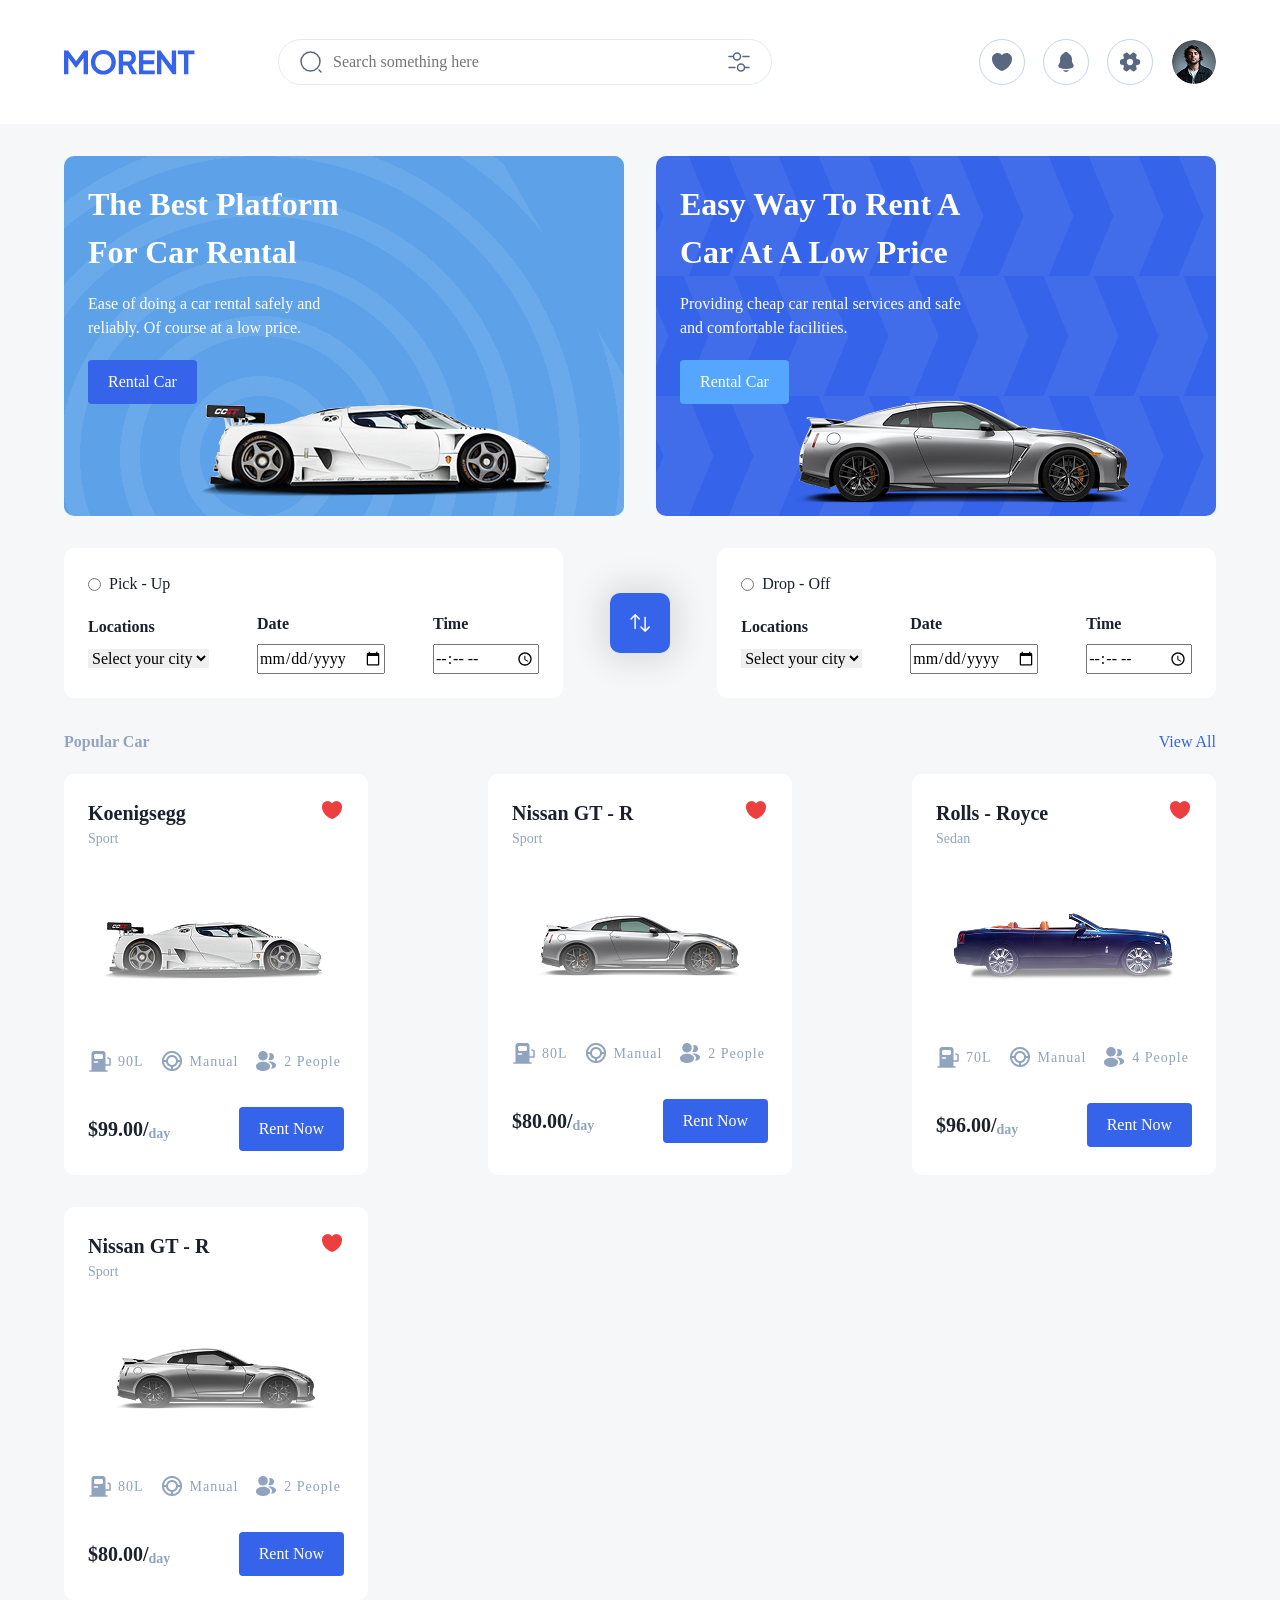
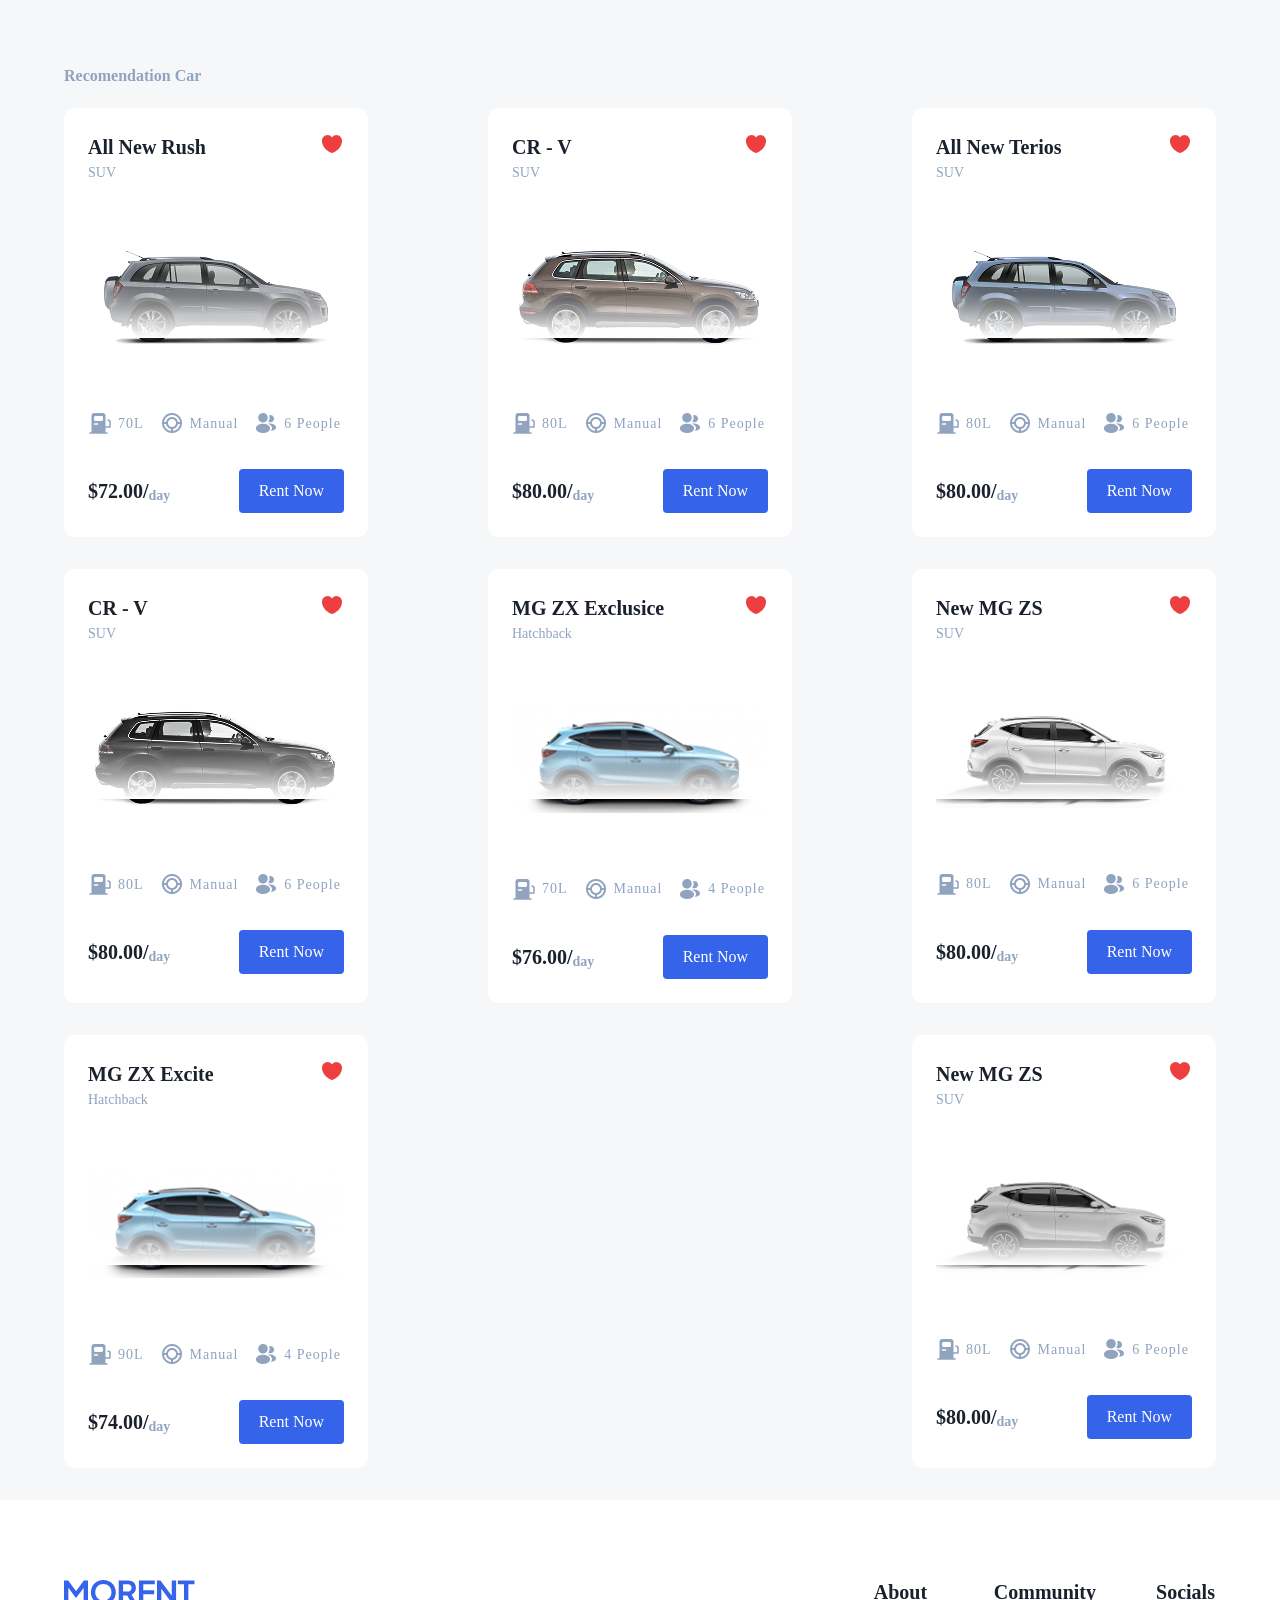
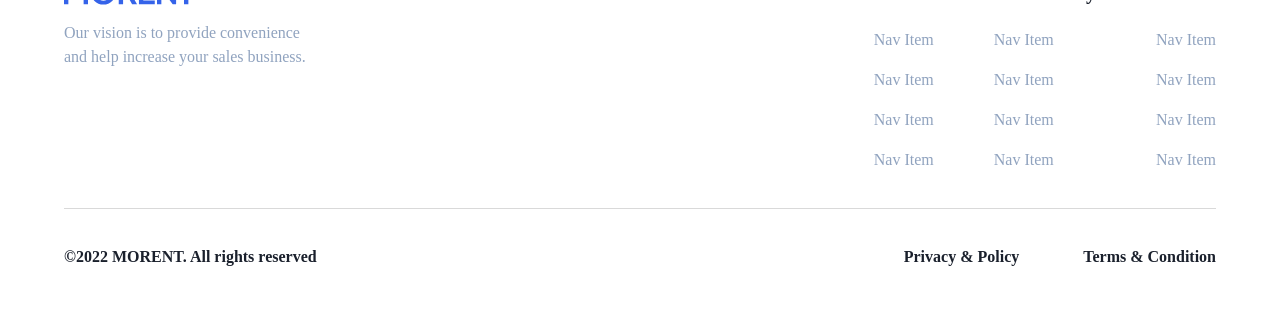
==== commit 26eb17c4: "add dashboard" ====
--- a/index.html
+++ b/index.html
@@ -28,7 +28,6 @@
                 </div>
 
             </div>
-
             <div class="cta-wrapper">
                 <div class="cta">
                     <img src="assets/images/icons/heart.svg" alt="heart icon">
@@ -39,13 +38,12 @@
                 <div class="cta">
                     <img src="assets/images/icons/setting2.svg" alt="settings icon">
                 </div>
-                <div class="cta">
-                    <img src="assets/images/icons/user.png" alt="user icon">
-                </div>
-
+                <div id="mobile-menu" class="cta">
+                    <img src="assets/images/icons/user.png" alt="profile picture">
+                </div>
             </div>
+
         </header>
-
 
     </div>
 
--- a/assets/css/style.css
+++ b/assets/css/style.css
@@ -6,7 +6,6 @@
     --black-color: #000;
     --background-color: rgba(246, 247, 249, 1);
     --text-dark: #1A202C;
-
 }
 
 body {}
@@ -25,8 +24,20 @@
     justify-content: space-between;
 }
 
+.justify-center {
+    justify-content: center;
+}
+
+.justify-end {
+    justify-content: flex-end;
+}
+
 .align-center {
     align-items: center;
+}
+
+.flex-wrap {
+    flex-wrap: wrap;
 }
 
 header {
@@ -47,7 +58,7 @@
         gap: 10px;
         padding: 10px 20px;
         width: 492px;
-        outline: 1px solid #C3D4E966;
+        outline: 1px solid #c3d4e97c;
         border-radius: 70px;
 
         img {
@@ -99,6 +110,7 @@
 
 main {
     background-color: var(--background-color);
+
 }
 
 section.ads {
@@ -175,10 +187,7 @@
             border-right: 125px solid #5da2e8;
             border-bottom: 220px solid transparent;
             background: none;
-
-
-        }
-
+        }
     }
 
     article:last-of-type {
@@ -188,7 +197,7 @@
         width: var(--width);
         height: var(--height);
         background-color: #3563E9;
-        background-image: url(/assets/images/icons/rectangle.svg);
+        background-image: url(../images/icons/rectangle.svg);
         background-size: 90px 120px;
         background-position-x: -25px;
 
@@ -222,6 +231,7 @@
     }
 }
 
+
 section.pickup-dropoff-filter {
     padding-block: 0;
 
@@ -272,8 +282,6 @@
                     select {
                         border: none;
                     }
-
-
                 }
             }
         }
@@ -290,12 +298,9 @@
                 display: block;
             }
         }
-
-
-    }
-
-}
-
+    }
+
+}
 
 section {
     padding-block: 2rem;
@@ -328,12 +333,15 @@
         justify-content: space-between;
         gap: 2rem;
 
+
         .card {
             width: 304px;
             padding: 24px;
             background-color: var(--white-color);
             border-radius: 10px;
 
+
+
             .header {
                 display: flex;
                 justify-content: space-between;
@@ -347,7 +355,6 @@
 
                     p {
                         color: var(--secondary-color);
-                        font-weight: bold;
                         font-size: 14px;
                     }
                 }
@@ -388,6 +395,7 @@
                         line-height: 150%;
                     }
                 }
+
             }
 
             .footer {
@@ -403,7 +411,7 @@
                         display: block;
                         font-size: 20px;
                         font-weight: bold;
-                        color: #1A202C;
+                        color: var(--text-dark);
 
                         &:last-child {
                             color: var(--secondary-color);
@@ -446,8 +454,8 @@
             color: var(--secondary-color);
             font-size: 14px;
             margin-left: auto;
-
-        }
+        }
+
     }
 
     &[page="filter"] {
@@ -456,7 +464,11 @@
 }
 
 
+
+
+
 aside {
+
     padding: 2rem;
     background-color: var(--white-color);
 
@@ -464,6 +476,7 @@
         .filters {
             &:not(:last-child) {
                 margin-bottom: 56px;
+
             }
 
             h3 {
@@ -471,6 +484,7 @@
                 color: var(--secondary-color);
                 text-transform: uppercase;
             }
+
 
             .wrapper {
                 &>div {
@@ -480,6 +494,7 @@
 
                     &:not(:last-child) {
                         margin-bottom: 2rem;
+
                     }
 
                     input {}
@@ -492,7 +507,6 @@
                     span {}
                 }
             }
-
         }
 
         .price {
@@ -503,13 +517,17 @@
     }
 }
 
+/* product-details page */
+
 section.details-page {
     padding: 2rem;
+
 
     .details {
         &>div {
             padding: 0;
             gap: 2rem;
+
 
             .image-gallery {
                 article.preview {
@@ -551,6 +569,7 @@
                     p {
                         margin-bottom: 20px;
                     }
+
 
                     &::after {
                         position: absolute;
@@ -576,9 +595,7 @@
                         transform: translateX(-50%);
                         z-index: 2;
                     }
-
-                }
-
+                }
             }
 
             .thumbnails {
@@ -595,6 +612,7 @@
                     cursor: pointer;
                     transition-duration: .3s;
 
+
                     img {
                         width: 100%;
                         height: 100%;
@@ -604,6 +622,7 @@
 
                     &:first-of-type {
                         position: relative;
+
                         background-color: #3563E9;
                         background-image: url(../images/icons/rectangle.svg);
                         background-size: 26.5px calc(var(--height)/4);
@@ -635,8 +654,8 @@
 
                         &::after {
                             position: absolute;
+                            /* top: calc(var(--height)/3); */
                             bottom: -17px;
-                            /* top: calc(var(--height)/3); */
                             left: 0;
                             right: 0;
                             transform: translateY(-50%);
@@ -656,11 +675,7 @@
                         transform: scale(0.9);
                         box-shadow: 0 0 0 8px white, 0 0 0 11px var(--primary-color);
                     }
-
-                }
-
-
-
+                }
             }
 
             .description {
@@ -670,12 +685,13 @@
                 max-width: 492px;
 
                 .description-header {
+
                     h1 {
                         font-size: 32px;
                         color: var(--text-dark);
                         font-weight: 700;
                         line-height: 150%;
-                        letter-spacing: -3px;
+                        letter-spacing: -3%;
                     }
 
                     button.favorite {
@@ -688,17 +704,18 @@
                         gap: 8px;
 
                         .stars-wrapper {
-                            gap: 4px;
+                            gap: 2px;
 
                             .star {}
+
                         }
 
                         .reviewers-count {
                             font-weight: 500;
-                            font-size: 14px;
+                            fsont-size: 14px;
                             color: var(--secondary-color);
 
-                            span.ammount {}
+                            span.amount {}
 
                             span {
                                 text-transform: capitalize;
@@ -737,6 +754,7 @@
                         color: var(--text-dark);
                         font-weight: 600;
                     }
+
                 }
 
                 .description-footer {
@@ -771,7 +789,7 @@
                         }
                     }
 
-                    button {
+                    a {
                         color: var(--white-color);
                         padding: 10px 20px;
                         line-height: 150%;
@@ -784,10 +802,13 @@
         }
 
         section.reviews {
+
             padding: 24px;
             margin-block: 2rem;
             background-color: var(--white-color);
             border-radius: 10px;
+            max-width: 1016px;
+            margin-inline: auto;
 
             .reviews-header {
                 margin-bottom: 2rem;
@@ -813,8 +834,11 @@
             }
 
             .reviews-wrapper {
+
                 li {
+
                     article {
+
                         --image-size: 56px;
                         margin-bottom: 24px;
                         letter-spacing: -2%;
@@ -858,7 +882,6 @@
                                     gap: 2px;
                                 }
                             }
-
                         }
 
                         p {
@@ -866,11 +889,17 @@
                             line-height: 200%;
                             font-weight: 400;
                         }
-
-                    }
-                }
-            }
-
+                        button.read-more-btn {
+                            display: none;
+                            margin: 0;
+                            
+                        }
+
+                    }
+                }
+
+
+            }
 
             button {
                 gap: 0.5rem;
@@ -884,11 +913,9 @@
             }
         }
 
-
-    }
-
-
-}
+    }
+}
+
 
 
 
@@ -984,6 +1011,507 @@
 
 }
 
+.payment-container {
+    padding: 32px;
+
+    .checkout-forms {
+        flex-direction: column;
+        width: 955px;
+
+        .form-section {
+            background-color: var(--white-color);
+            padding: 24px;
+            border-radius: 10px;
+
+            .section-header {
+                margin-bottom: 32px;
+                flex-direction: column;
+
+                h2 {
+                    font-weight: 700;
+                    font-size: 20px;
+                    line-height: 150%;
+                    letter-spacing: -3%;
+                    color: var(--text-dark);
+
+                }
+
+                div {
+
+                    p,
+                    span {
+                        font-weight: 500;
+                        font-size: 14px;
+                        line-height: 150%;
+                        letter-spacing: -2%;
+                        color: var(--secondary-color);
+                    }
+
+
+                }
+            }
+
+            .form-grid {
+                display: grid;
+                grid-template-columns: 1fr 1fr;
+                gap: 24px 32px;
+
+                .form-group {
+                    flex-direction: column;
+
+                    label {
+                        padding-bottom: 16px;
+                        font-weight: 600;
+                        font-size: 16px;
+                        line-height: 150%;
+                        letter-spacing: -2%;
+                        color: var(--text-dark);
+
+                    }
+
+                    input {
+                        padding: 16px 32px;
+                        border-radius: 10px;
+                        background-color: #F6F7F9;
+                        border: none;
+                        font-weight: 500;
+                        font-size: 14px;
+                        line-height: 150%;
+                        letter-spacing: -2%;
+                        color: var(--secondary-color);
+
+
+                    }
+                }
+            }
+
+            .rental-fieldset {
+                border: none;
+
+                &:last-child {
+                    margin-top: 32px;
+                }
+
+                label {
+                    font-weight: 600;
+                    font-size: 16px;
+                    line-height: 100%;
+                    letter-spacing: -2%;
+                    color: var(--text-dark);
+                }
+
+                .form-grid {
+                    padding-top: 24px;
+                    gap: 24px;
+
+                    .form-group {
+                        select {
+                            padding: 16px 32px;
+                            border-radius: 10px;
+                            background-color: #F6F7F9;
+                            border: none;
+                            font-weight: 500;
+                            font-size: 14px;
+                            line-height: 150%;
+                            letter-spacing: -2%;
+                            color: var(--secondary-color);
+                        }
+
+                        option {
+                            font-weight: 500;
+                            font-size: 14px;
+                            line-height: 150%;
+                            letter-spacing: -2%;
+                            color: var(--secondary-color);
+                        }
+                    }
+
+                }
+            }
+
+            .payment-options {
+                .payment-method-card {
+                    padding: 24px;
+                    margin-bottom: 24px;
+                    background-color: #F6F7F9;
+                    border-radius: 10px;
+
+                    .method-header {
+                        align-items: center;
+
+                        .radio-group {
+                            label {
+                                font-weight: 600;
+                                font-size: 16px;
+                                line-height: 100%;
+                                letter-spacing: -2%;
+                                color: var(--text-dark);
+                            }
+                        }
+
+                        .card-logos {
+                            gap: 12px;
+                        }
+                    }
+
+                    .form-grid {
+                        padding-top: 32px;
+
+                        .form-group {
+                            label {}
+
+                            input {
+                                background-color: var(--white-color);
+                            }
+                        }
+                    }
+                }
+            }
+        }
+
+        .confirmation-section {
+            .confirmation-options {
+                margin-bottom: 32px;
+                flex-flow: column;
+                gap: 24px;
+
+                .checkbox-card {
+                    padding: 16px 32px;
+                    background-color: #F6F7F9;
+                    border-radius: 10px;
+
+                    input {
+                        margin-right: 20px;
+                    }
+
+                    label {
+                        font-weight: 600;
+                        font-size: 16px;
+                        line-height: 150%;
+                        letter-spacing: -2%;
+                        color: var(--text-dark);
+                    }
+                }
+            }
+
+            button {
+                color: var(--white-color);
+                padding: 16px 32px;
+                font-size: 16px;
+                line-height: 100%;
+                letter-spacing: 0%;
+                font-weight: 700;
+                border-radius: 10px;
+                background-color: var(--primary-color);
+            }
+
+            .security-info {
+                margin-top: 32px;
+
+                .security-icon {
+                    margin-bottom: 16px;
+                }
+
+                .security-text {
+                    h3 {
+                        margin-bottom: 8px;
+                        font-weight: 600;
+                        font-size: 16px;
+                        line-height: 150%;
+                        letter-spacing: -2%;
+                        color: var(--text-dark);
+                    }
+
+                    p {
+                        font-weight: 500;
+                        font-size: 14px;
+                        line-height: 150%;
+                        letter-spacing: -2%;
+                        color: var(--secondary-color);
+                    }
+                }
+            }
+        }
+    }
+
+    .rental-summary {
+        width: 518px;
+        height: fit-content;
+        padding: 24px;
+        background-color: var(--white-color);
+        border-radius: 10px;
+
+        .rental-header {
+            width: 347px;
+
+            h2 {
+                margin-bottom: 4px;
+                font-weight: 700;
+                font-size: 20px;
+                line-height: 150%;
+                letter-spacing: -3%;
+                color: var(--text-dark);
+            }
+
+            span {
+                font-weight: 500;
+                font-size: 14px;
+                line-height: 150%;
+                letter-spacing: -2%;
+                color: var(--secondary-color);
+            }
+        }
+
+
+        .car-info {
+            .car-info-img {
+                --width: 148px;
+                --height: 124px;
+                border-radius: 10px;
+                width: var(--width);
+                height: var(--height);
+                cursor: pointer;
+                transition-duration: .3s;
+                position: relative;
+                background-color: #3563E9;
+                background-image: url(../images/icons/rectangle.svg);
+                background-size: 26.5px calc(var(--height) / 4);
+                background-position-x: -5px;
+                overflow: hidden;
+
+                img {
+                    padding-inline: 8px;
+                    width: 100%;
+                    object-fit: cover;
+                    border-radius: 10px;
+                }
+            }
+
+            .car-meta {
+                margin-left: 16px;
+
+                .rental-car-header {
+                    h3 {
+                        font-weight: 700;
+                        font-size: 32px;
+                        line-height: 150%;
+                        letter-spacing: -3%;
+                        color: var(--text-dark);
+                    }
+                }
+
+                .rating {
+                    margin-top: 10px;
+                    gap: 8px;
+
+                    .stars-wrapper {
+                        gap: 2px;
+                    }
+
+                    .reviewer-count {
+                        font-weight: 500;
+                        font-size: 14px;
+                        line-height: 150%;
+                        letter-spacing: -2%;
+                        color: #596780;
+
+                        h2 {}
+
+                        span {
+                            text-transform: capitalize;
+                        }
+                    }
+                }
+
+            }
+
+        }
+
+        .pricing-details {
+            margin-top: 32px;
+            margin-bottom: 32px;
+
+            .price-row {
+                .price-label {
+                    font-weight: 500;
+                    font-size: 16px;
+                    line-height: 150%;
+                    letter-spacing: -2%;
+                    color: var(--secondary-color);
+                }
+
+                .price-value {
+                    font-weight: 600;
+                    font-size: 16px;
+                    line-height: 150%;
+                    letter-spacing: -2%;
+                    color: var(--text-dark);
+                }
+
+                &:last-child {
+                    margin-top: 24px;
+                }
+            }
+        }
+
+        .promo-box {
+            padding: 3px 32px;
+            background-color: #F6F7F9;
+            border-radius: 10px;
+
+            input {
+                width: 334px;
+                height: 56px;
+                border: none;
+                background-color: #F6F7F9;
+                font-weight: 500;
+                font-size: 14px;
+                line-height: 150%;
+                letter-spacing: -2%;
+                color: var(--secondary-color);
+            }
+
+            button {
+                background-color: inherit;
+                font-weight: 600;
+                font-size: 16px;
+                line-height: 150%;
+                letter-spacing: -2%;
+                color: var(--text-dark);
+            }
+        }
+
+        .total-price-section {
+            margin-top: 32px;
+
+            .total-title {
+                h4 {
+                    font-weight: 700;
+                    font-size: 20px;
+                    line-height: 150%;
+                    letter-spacing: -3%;
+                    color: var(--text-dark);
+                }
+
+                p {
+                    font-weight: 500;
+                    font-size: 14px;
+                    line-height: 150%;
+                    letter-spacing: -2%;
+                    color: var(--secondary-color);
+                }
+            }
+
+            .total-amount {
+                font-weight: 700;
+                font-size: 32px;
+                line-height: 100%;
+                letter-spacing: 0%;
+                color: var(--text-dark);
+            }
+        }
+
+    }
+}
+
+
+
+
+footer {
+    padding-block: 80px 60px;
+    line-height: 150%;
+    letter-spacing: -2%;
+    font-size: 1rem;
+
+    .footer-inner-wrapper {
+        display: flex;
+        justify-content: space-between;
+        flex-wrap: wrap;
+        gap: 30px;
+
+        .footer-logo {
+            P {
+                width: 247px;
+                font-weight: 500;
+                color: var(--secondary-color);
+                margin-top: 16px;
+
+            }
+        }
+
+        .footer-nav {
+            display: flex;
+            gap: 60px;
+            flex-wrap: wrap;
+
+            .nav-group {
+
+                text-transform: capitalize;
+
+                h4 {
+                    margin-bottom: 24px;
+                    font-size: 20px;
+                    font-weight: 600;
+                    color: var(--text-dark);
+
+
+
+
+                }
+
+                ul {
+                    li {
+                        &:not(:last-of-type) {
+                            margin-bottom: 1rem;
+                        }
+
+                        a {
+
+                            font-weight: 500;
+                            color: var(--secondary-color);
+
+                        }
+
+                    }
+
+                }
+            }
+        }
+
+        .copy {
+            p {
+                color: var(--text-dark);
+                font-weight: 600;
+
+            }
+
+        }
+
+        .privacy-policy {
+            a {
+                color: var(--text-dark);
+                font-weight: 600;
+
+                &:first-of-type {
+                    margin-right: 60px;
+                }
+
+            }
+        }
+
+        &:first-of-type {
+            margin-bottom: 36px;
+            border-bottom: 1px solid #13131329;
+            padding-bottom: 36px;
+
+        }
+    }
+
+}
+
+
+
+
 @keyframes shake {
     0% {
         transform: translate(1px, 1px) rotate(0deg);
@@ -1084,12 +1612,37 @@
             }
         }
     }
+
+    section.ads {
+        article.ad {
+            line-height: 120%;
+            height: 300px;
+
+            h2 {
+                font-size: 28px;
+                margin-bottom: .5rem;
+            }
+
+            p {
+                font-size: 14px;
+                margin-bottom: .5rem;
+            }
+
+            button {
+                padding: 5px 10px;
+            }
+
+            img {
+                width: 70%;
+            }
+        }
+    }
 }
 
 @media (max-width: 860px) {
     header {
         height: 200px;
-        position: relative;
+        /* position: relative; */
 
         .logo-search-wrapper {
             .logo {
@@ -1116,11 +1669,11 @@
             }
         }
 
-        .cta-wrapper {
+        /* .cta-wrapper {
             position: absolute;
             right: 0;
             top: 32px;
-        }
+        } */
     }
 }
 
@@ -1141,6 +1694,18 @@
             z-index: 2;
         }
     }
+
+    section.ads {
+        justify-content: center;
+
+        article.ad {
+            width: 90%;
+
+            &:last-child {
+                display: none;
+            }
+        }
+    }
 }
 
 @media (max-width: 668px) {
@@ -1206,4 +1771,146 @@
             }
         }
     }
+}
+
+.payment-container {
+    /* ... თქვენი არსებული ძირითადი სტილები ... */
+
+    /* პლანშეტების და მობილურების ეკრანები (1024px და ქვემოთ) */
+    @media (max-width: 1024px) {
+        flex-direction: column-reverse;
+        /* Rental Summary ადის სულ მაღლა */
+        padding: 16px;
+        gap: 32px;
+
+        & .rental-summary {
+            width: 100%;
+            padding: 24px;
+            /* ვინარჩუნებთ დიდ შიდა დაშორებას */
+        }
+
+        & .checkout-forms {
+            width: 100%;
+            gap: 32px;
+
+            & .form-section {
+                padding: 24px;
+
+                & .section-header {
+                    & .flex.justify-between {
+                        flex-direction: column;
+                        align-items: flex-start;
+                        gap: 4px;
+                    }
+                }
+            }
+        }
+    }
+
+    /* მობილური ტელეფონების ეკრანები (768px და ქვემოთ) */
+    @media (max-width: 768px) {
+        & .checkout-forms {
+            & .form-section {
+
+                /* ინპუტები ჩამოდის სათითაოდ ერთმანეთის ქვეშ */
+                & .form-grid {
+                    grid-template-columns: 1fr;
+                    gap: 20px;
+                }
+
+                & .rental-fieldset {
+                    & .form-grid {
+                        grid-template-columns: 1fr;
+                        gap: 20px;
+                        padding-top: 16px;
+                    }
+                }
+
+                & .payment-options {
+                    & .payment-method-card {
+                        & .method-header {
+                            flex-direction: column;
+                            align-items: flex-start;
+                            gap: 12px;
+                        }
+                    }
+                }
+
+                & .confirmation-section {
+                    & .confirmation-options {
+                        & .checkbox-card {
+                            padding: 16px;
+                            align-items: flex-start;
+
+                            & input {
+                                margin-top: 4px;
+                            }
+                        }
+                    }
+
+                    & button {
+                        width: 100%;
+                        text-align: center;
+                    }
+                }
+            }
+        }
+
+        /* ზედა პანელის მობილურის ვიზუალი - ზუსტად როგორც ახალ ფოტოზეა */
+        & .rental-summary {
+            & .car-info {
+                display: flex;
+                flex-direction: row;
+                /* ვინარჩუნებთ ჰორიზონტალურ ხაზს */
+                align-items: center;
+                gap: 16px;
+
+                & .car-info-img {
+                    width: 116px;
+                    /* ზომა რჩება უცვლელი და პატარა */
+                    height: 80px;
+                    flex-shrink: 0;
+                }
+
+                & .car-meta {
+                    & .rental-car-header h3 {
+                        font-size: 20px;
+                        /* ტექსტის ზომა ერგება მობილურს */
+                    }
+                }
+            }
+
+            /* პრომო კოდის ბლოკი - რჩება ერთ ხაზზე */
+            & .promo-box {
+                display: flex;
+                flex-direction: row;
+                /* ინარჩუნებს გვერდიგვერდ განლაგებას */
+                justify-content: space-between;
+                align-items: center;
+                padding: 4px 16px;
+
+                & input {
+                    width: calc(100% - 90px);
+                    /* უტოვებს ადგილს ღილაკს */
+                    height: 48px;
+                }
+
+                & button {
+                    width: auto;
+                    background-color: transparent;
+                    color: var(--text-dark);
+                    padding: 0;
+                }
+            }
+
+            /* ფასის ჯამური ხაზი - რჩება ერთ ხაზზე გაშლილი კიდეებში */
+            & .total-price-section {
+                display: flex;
+                flex-direction: row;
+                /* არ ვცვლით ქოლუმად */
+                justify-content: space-between;
+                align-items: center;
+            }
+        }
+    }
 }
